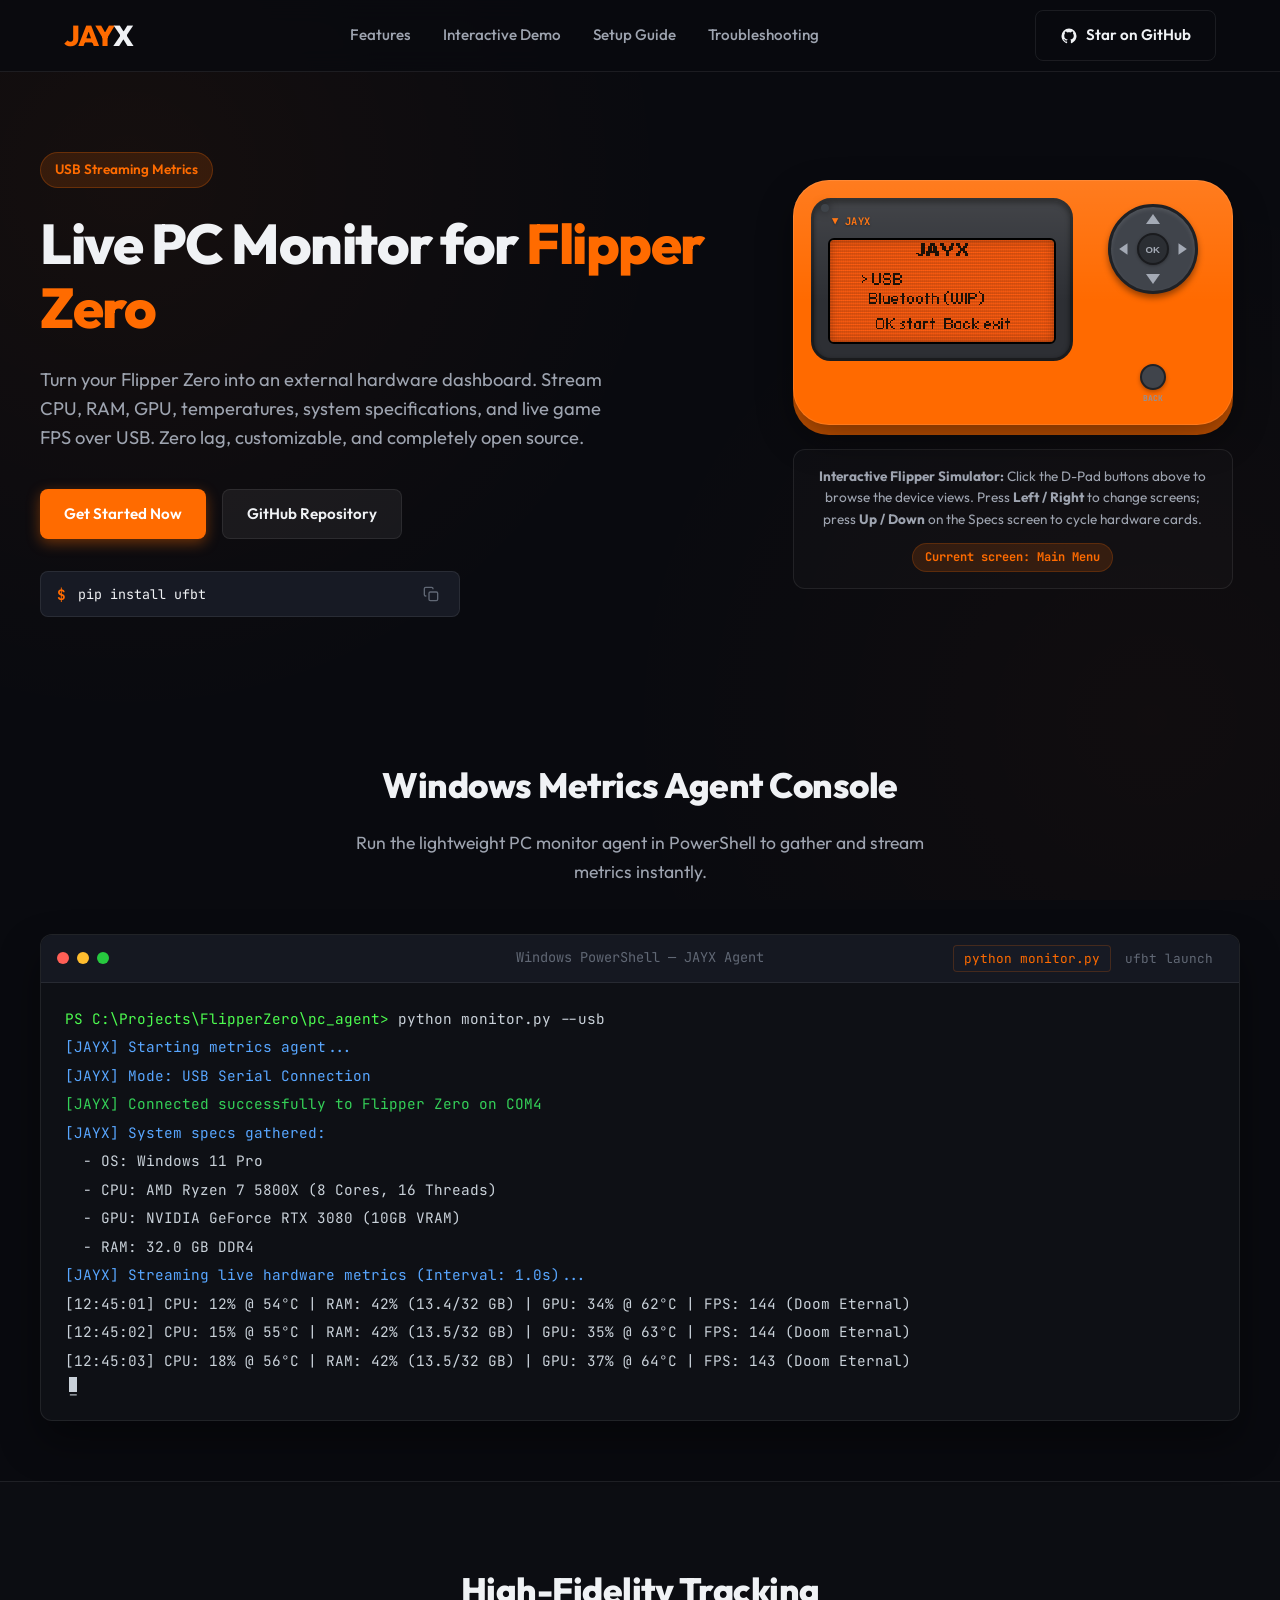
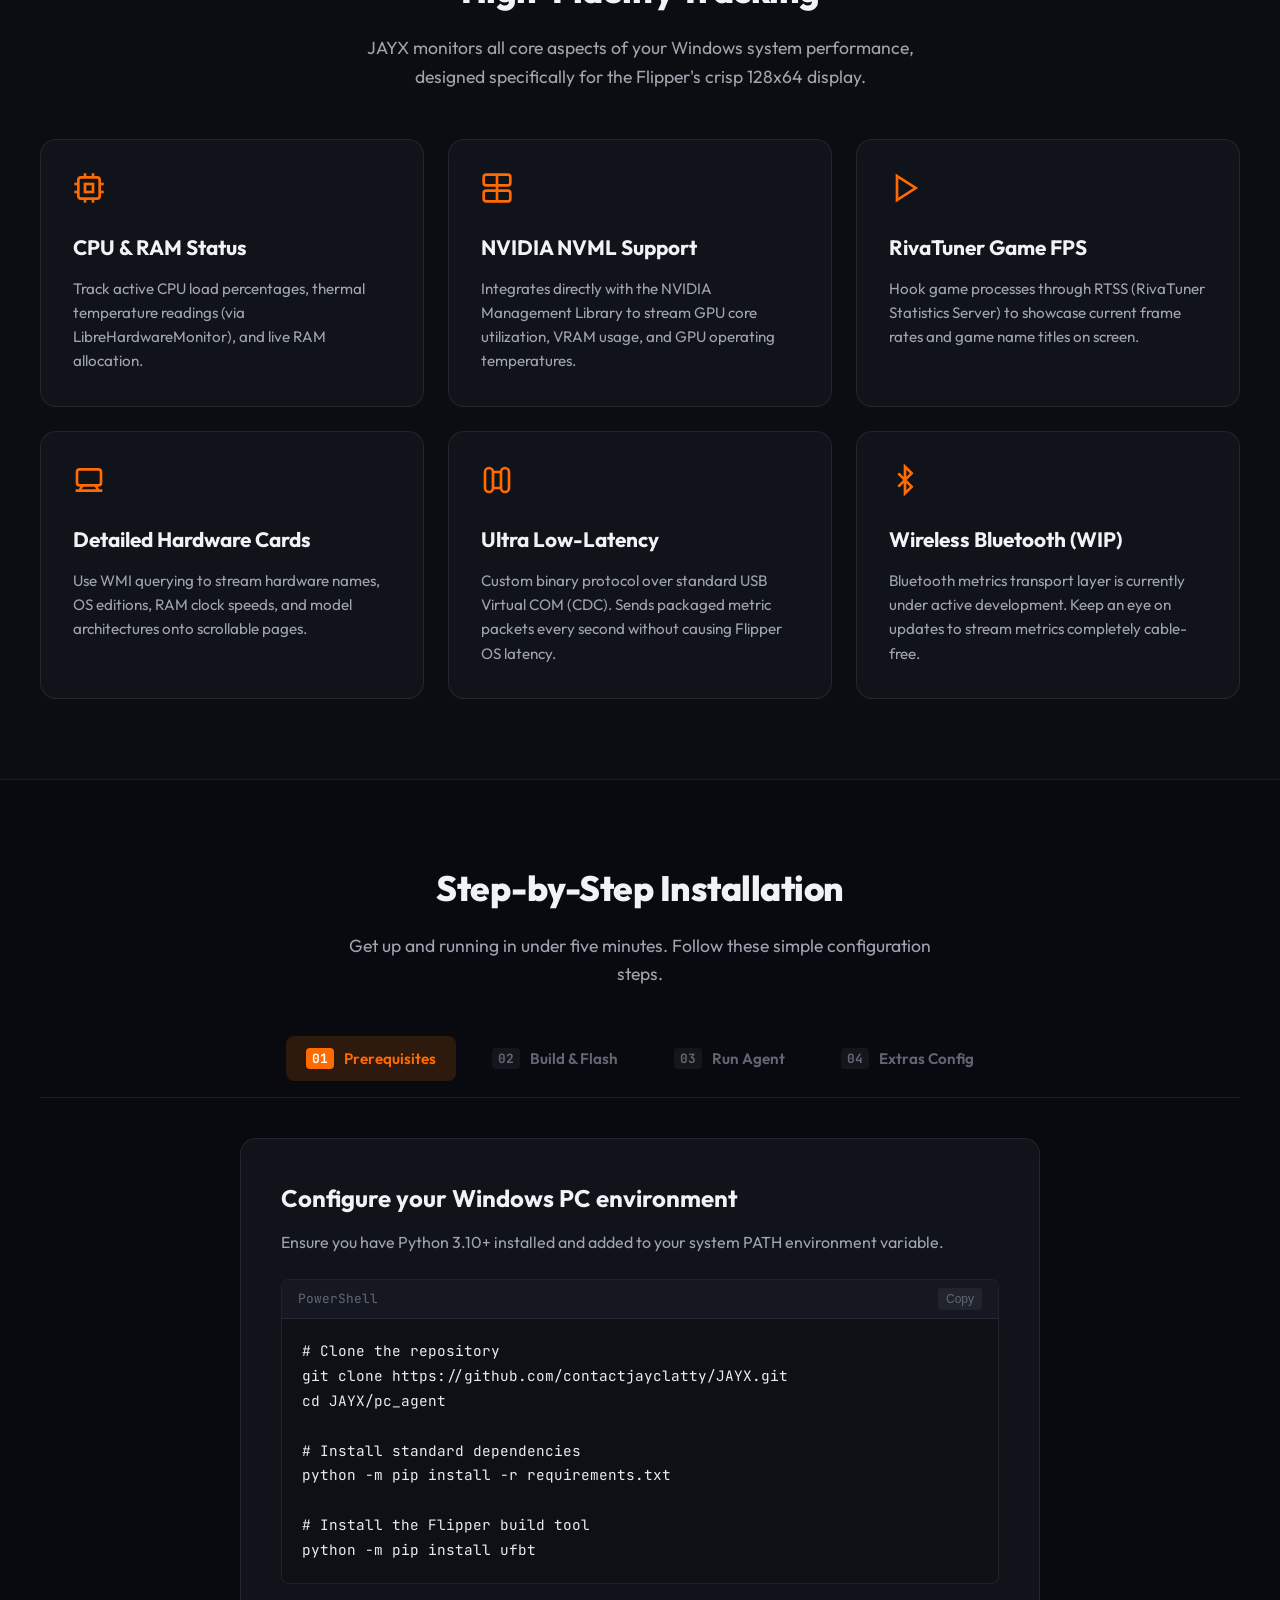
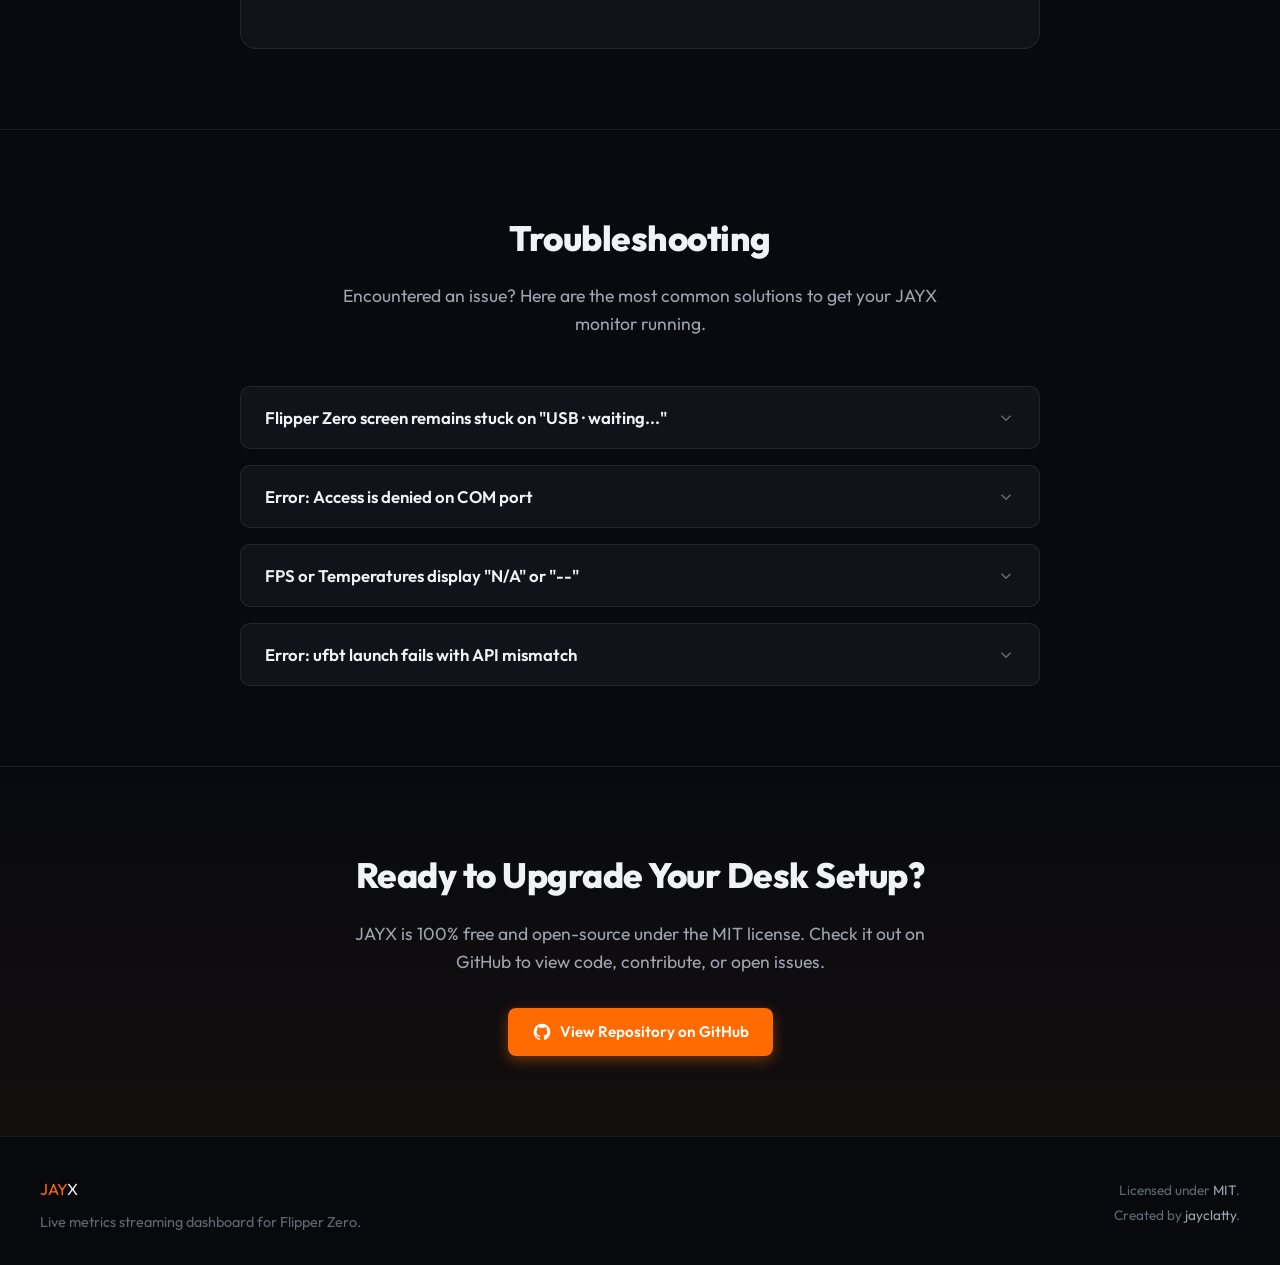
==== index.html @ eeaf6bb3 "Add website landing page, interactive simulator, and deploy workflow" ====
<!DOCTYPE html>
<html lang="en">
<head>
    <meta charset="UTF-8">
    <meta name="viewport" content="width=device-width, initial-scale=1.0">
    <title>JAYX — Live PC Monitor for Flipper Zero</title>
    <meta name="description" content="Monitor CPU, RAM, GPU, temperatures, system specs, and game FPS live on your Flipper Zero over USB.">
    <!-- Google Fonts -->
    <link rel="preconnect" href="https://fonts.googleapis.com">
    <link rel="preconnect" href="https://fonts.gstatic.com" crossorigin>
    <link href="https://fonts.googleapis.com/css2?family=JetBrains+Mono:wght@400;500;700&family=Outfit:wght@300;400;500;600;700;800&family=Inter:wght@300;400;500;600;700&display=swap" rel="stylesheet">
    <link rel="stylesheet" href="style.css">
</head>
<body>

    <!-- Header Navigation -->
    <header class="navbar">
        <div class="nav-container">
            <a href="#" class="nav-logo">
                <span class="logo-accent">JAY</span><span class="logo-main">X</span>
            </a>
            <nav class="nav-menu">
                <a href="#features" class="nav-link">Features</a>
                <a href="#simulator" class="nav-link">Interactive Demo</a>
                <a href="#setup" class="nav-link">Setup Guide</a>
                <a href="#troubleshooting" class="nav-link">Troubleshooting</a>
            </nav>
            <div class="nav-actions">
                <a href="https://github.com/contactjayclatty/JAYX" target="_blank" rel="noopener noreferrer" class="btn btn-outline btn-github" id="btn-github-nav">
                    <svg viewBox="0 0 24 24" width="18" height="18" fill="currentColor">
                        <path d="M12 2A10 10 0 0 0 2 12c0 4.42 2.87 8.17 6.84 9.5.5.08.66-.23.66-.5v-1.69c-2.77.6-3.36-1.34-3.36-1.34-.46-1.16-1.11-1.47-1.11-1.47-.9-.62.07-.6.07-.6 1 .07 1.53 1.03 1.53 1.03.9 1.52 2.34 1.07 2.91.83.09-.65.35-1.09.63-1.34-2.22-.25-4.55-1.11-4.55-4.92 0-1.11.38-2 1.03-2.71-.1-.25-.45-1.29.1-2.64 0 0 .84-.27 2.75 1.02.79-.22 1.65-.33 2.5-.33.85 0 1.71.11 2.5.33 1.91-1.29 2.75-1.02 2.75-1.02.55 1.35.2 2.39.1 2.64.65.71 1.03 1.6 1.03 2.71 0 3.82-2.34 4.66-4.57 4.91.36.31.69.92.69 1.85V21c0 .27.16.59.67.5C19.14 20.16 22 16.42 22 12A10 10 0 0 0 12 2z"/>
                    </svg>
                    <span>Star on GitHub</span>
                </a>
            </div>
        </div>
    </header>

    <!-- Hero Section -->
    <section class="hero">
        <div class="hero-container">
            <div class="hero-content">
                <div class="badge">USB Streaming Metrics</div>
                <h1 class="hero-title">Live PC Monitor for <span class="text-orange">Flipper Zero</span></h1>
                <p class="hero-description">
                    Turn your Flipper Zero into an external hardware dashboard. Stream CPU, RAM, GPU, temperatures, system specifications, and live game FPS over USB. Zero lag, customizable, and completely open source.
                </p>
                <div class="hero-buttons">
                    <a href="#setup" class="btn btn-primary">Get Started Now</a>
                    <a href="https://github.com/contactjayclatty/JAYX" target="_blank" rel="noopener noreferrer" class="btn btn-secondary">
                        GitHub Repository
                    </a>
                </div>
                
                <div class="quick-command-wrapper">
                    <div class="command-box">
                        <span class="prompt">$</span>
                        <input type="text" readonly value="pip install ufbt" id="cmd-pip">
                        <button class="btn-copy" data-target="cmd-pip" title="Copy to clipboard">
                            <svg class="icon-copy" viewBox="0 0 24 24" width="16" height="16" fill="none" stroke="currentColor" stroke-width="2">
                                <rect x="9" y="9" width="13" height="13" rx="2" ry="2"></rect>
                                <path d="M5 15H4a2 2 0 0 1-2-2V4a2 2 0 0 1 2-2h9a2 2 0 0 1 2 2v1"></path>
                            </svg>
                            <svg class="icon-check hidden" viewBox="0 0 24 24" width="16" height="16" fill="none" stroke="currentColor" stroke-width="2">
                                <polyline points="20 6 9 17 4 12"></polyline>
                            </svg>
                        </button>
                    </div>
                </div>
            </div>

            <!-- Flipper Simulator -->
            <div class="hero-visual" id="simulator">
                <div class="flipper-container">
                    <div class="flipper-body">
                        <!-- LED Indicator -->
                        <div class="flipper-led" id="flipper-led"></div>
                        
                        <!-- Screen Bezel -->
                        <div class="flipper-bezel">
                            <!-- Flipper Logo -->
                            <div class="bezel-header">
                                <span class="flipper-brand">▼ JAYX</span>
                            </div>
                            
                            <!-- LCD Display Screen -->
                            <div class="flipper-screen">
                                <div class="lcd-scanline"></div>
                                <div class="lcd-grid"></div>
                                <div class="lcd-content">
                                    <img src="screenshots/MainMenu.png" alt="Flipper screen" class="flipper-display-img" id="display-screen">
                                </div>
                            </div>
                        </div>

                        <!-- Interface Controls -->
                        <div class="flipper-controls">
                            <!-- Circular D-Pad -->
                            <div class="dpad-wrapper">
                                <button class="ctrl-btn btn-up" id="btn-up" aria-label="Up">
                                    <svg viewBox="0 0 24 24"><polygon points="12,5 5,15 19,15" fill="currentColor"/></svg>
                                </button>
                                <button class="ctrl-btn btn-left" id="btn-left" aria-label="Left">
                                    <svg viewBox="0 0 24 24"><polygon points="5,12 15,5 15,19" fill="currentColor"/></svg>
                                </button>
                                <button class="ctrl-btn btn-ok" id="btn-ok" aria-label="OK">
                                    <span>OK</span>
                                </button>
                                <button class="ctrl-btn btn-right" id="btn-right" aria-label="Right">
                                    <svg viewBox="0 0 24 24"><polygon points="19,12 9,5 9,19" fill="currentColor"/></svg>
                                </button>
                                <button class="ctrl-btn btn-down" id="btn-down" aria-label="Down">
                                    <svg viewBox="0 0 24 24"><polygon points="12,19 5,9 19,9" fill="currentColor"/></svg>
                                </button>
                            </div>

                            <!-- Back Button -->
                            <button class="ctrl-btn btn-back" id="btn-back" aria-label="Back">
                                <div class="back-circle"></div>
                                <span class="back-label">BACK</span>
                            </button>
                        </div>
                    </div>
                    
                    <!-- Simulator Instructions -->
                    <div class="simulator-instructions">
                        <p><strong>Interactive Flipper Simulator:</strong> Click the D-Pad buttons above to browse the device views. Press <strong>Left / Right</strong> to change screens; press <strong>Up / Down</strong> on the Specs screen to cycle hardware cards.</p>
                        <div class="simulator-info-pill" id="screen-info">Current screen: Main Menu</div>
                    </div>
                </div>
            </div>
        </div>
    </section>

    <!-- Console Log Mockup Section -->
    <section class="console-section">
        <div class="section-container">
            <div class="section-header">
                <h2>Windows Metrics Agent Console</h2>
                <p>Run the lightweight PC monitor agent in PowerShell to gather and stream metrics instantly.</p>
            </div>
            
            <div class="terminal-container">
                <div class="terminal-header">
                    <div class="terminal-dots">
                        <span class="dot red"></span>
                        <span class="dot yellow"></span>
                        <span class="dot green"></span>
                    </div>
                    <div class="terminal-title">Windows PowerShell — JAYX Agent</div>
                    <div class="terminal-actions">
                        <button class="terminal-tab active" data-terminal-tab="agent">python monitor.py</button>
                        <button class="terminal-tab" data-terminal-tab="build">ufbt launch</button>
                    </div>
                </div>
                <div class="terminal-body">
                    <!-- Agent Tab -->
                    <div class="terminal-content" id="terminal-content-agent">
                        <div class="terminal-line"><span class="t-path">PS C:\Projects\FlipperZero\pc_agent></span> python monitor.py --usb</div>
                        <div class="terminal-line t-info">[JAYX] Starting metrics agent...</div>
                        <div class="terminal-line t-info">[JAYX] Mode: USB Serial Connection</div>
                        <div class="terminal-line t-success">[JAYX] Connected successfully to Flipper Zero on COM4</div>
                        <div class="terminal-line t-info">[JAYX] System specs gathered:</div>
                        <div class="terminal-line">&nbsp;&nbsp;- OS: Windows 11 Pro</div>
                        <div class="terminal-line">&nbsp;&nbsp;- CPU: AMD Ryzen 7 5800X (8 Cores, 16 Threads)</div>
                        <div class="terminal-line">&nbsp;&nbsp;- GPU: NVIDIA GeForce RTX 3080 (10GB VRAM)</div>
                        <div class="terminal-line">&nbsp;&nbsp;- RAM: 32.0 GB DDR4</div>
                        <div class="terminal-line t-info">[JAYX] Streaming live hardware metrics (Interval: 1.0s)...</div>
                        <div class="terminal-line">[12:45:01] CPU: 12% @ 54°C | RAM: 42% (13.4/32 GB) | GPU: 34% @ 62°C | FPS: 144 (Doom Eternal)</div>
                        <div class="terminal-line">[12:45:02] CPU: 15% @ 55°C | RAM: 42% (13.5/32 GB) | GPU: 35% @ 63°C | FPS: 144 (Doom Eternal)</div>
                        <div class="terminal-line">[12:45:03] CPU: 18% @ 56°C | RAM: 42% (13.5/32 GB) | GPU: 37% @ 64°C | FPS: 143 (Doom Eternal)</div>
                        <div class="terminal-line cursor-line"><span class="cursor">_</span></div>
                    </div>
                    
                    <!-- Build Tab -->
                    <div class="terminal-content hidden" id="terminal-content-build">
                        <div class="terminal-line"><span class="t-path">PS C:\Projects\FlipperZero\apps\jayx></span> ufbt launch</div>
                        <div class="terminal-line t-info">[ufbt] Downloading toolchain... (cached)</div>
                        <div class="terminal-line t-info">[ufbt] Compiling source files:</div>
                        <div class="terminal-line">&nbsp;&nbsp;[CC] jayx.c</div>
                        <div class="terminal-line">&nbsp;&nbsp;[CC] transport/transport.c</div>
                        <div class="terminal-line">&nbsp;&nbsp;[CC] views/view_stats.c</div>
                        <div class="terminal-line">&nbsp;&nbsp;[CC] views/view_specs.c</div>
                        <div class="terminal-line t-info">[ufbt] Linking binary: dist/jayx.fap</div>
                        <div class="terminal-line t-success">[ufbt] Build finished successfully!</div>
                        <div class="terminal-line t-info">[ufbt] Deploying to Flipper Zero via USB COM4...</div>
                        <div class="terminal-line t-info">[ufbt] Writing /ext/apps/USB/jayx.fap ... done.</div>
                        <div class="terminal-line t-success">[ufbt] Application launched on target device!</div>
                        <div class="terminal-line cursor-line"><span class="cursor">_</span></div>
                    </div>
                </div>
            </div>
        </div>
    </section>

    <!-- Features Grid -->
    <section class="features-section" id="features">
        <div class="section-container">
            <div class="section-header">
                <h2>High-Fidelity Tracking</h2>
                <p>JAYX monitors all core aspects of your Windows system performance, designed specifically for the Flipper's crisp 128x64 display.</p>
            </div>
            
            <div class="features-grid">
                <!-- CPU & RAM -->
                <div class="feature-card">
                    <div class="feature-icon">
                        <svg viewBox="0 0 24 24" width="32" height="32" fill="none" stroke="currentColor" stroke-width="2">
                            <rect x="4" y="4" width="16" height="16" rx="2" ry="2"></rect>
                            <rect x="9" y="9" width="6" height="6"></rect>
                            <line x1="9" y1="1" x2="9" y2="4"></line>
                            <line x1="15" y1="1" x2="15" y2="4"></line>
                            <line x1="9" y1="20" x2="9" y2="23"></line>
                            <line x1="15" y1="20" x2="15" y2="23"></line>
                            <line x1="20" y1="9" x2="23" y2="9"></line>
                            <line x1="20" y1="15" x2="23" y2="15"></line>
                            <line x1="1" y1="9" x2="4" y2="9"></line>
                            <line x1="1" y1="15" x2="4" y2="15"></line>
                        </svg>
                    </div>
                    <h3>CPU & RAM Status</h3>
                    <p>Track active CPU load percentages, thermal temperature readings (via LibreHardwareMonitor), and live RAM allocation.</p>
                </div>

                <!-- NVIDIA GPU -->
                <div class="feature-card">
                    <div class="feature-icon">
                        <svg viewBox="0 0 24 24" width="32" height="32" fill="none" stroke="currentColor" stroke-width="2">
                            <rect x="2" y="2" width="20" height="8" rx="2" ry="2"></rect>
                            <rect x="2" y="14" width="20" height="8" rx="2" ry="2"></rect>
                            <line x1="6" y1="6" x2="6" y2="6.01"></line>
                            <line x1="6" y1="18" x2="6" y2="18.01"></line>
                            <path d="M12 2v20"></path>
                        </svg>
                    </div>
                    <h3>NVIDIA NVML Support</h3>
                    <p>Integrates directly with the NVIDIA Management Library to stream GPU core utilization, VRAM usage, and GPU operating temperatures.</p>
                </div>

                <!-- Game FPS -->
                <div class="feature-card">
                    <div class="feature-icon">
                        <svg viewBox="0 0 24 24" width="32" height="32" fill="none" stroke="currentColor" stroke-width="2">
                            <polygon points="6 3 20 12 6 21 6 3"></polygon>
                        </svg>
                    </div>
                    <h3>RivaTuner Game FPS</h3>
                    <p>Hook game processes through RTSS (RivaTuner Statistics Server) to showcase current frame rates and game name titles on screen.</p>
                </div>

                <!-- WMI Hardware Specs -->
                <div class="feature-card">
                    <div class="feature-icon">
                        <svg viewBox="0 0 24 24" width="32" height="32" fill="none" stroke="currentColor" stroke-width="2">
                            <rect x="3" y="4" width="18" height="12" rx="2" ry="2"></rect>
                            <line x1="2" y1="20" x2="22" y2="20"></line>
                            <line x1="5" y1="20" x2="7" y2="16"></line>
                            <line x1="19" y1="20" x2="17" y2="16"></line>
                        </svg>
                    </div>
                    <h3>Detailed Hardware Cards</h3>
                    <p>Use WMI querying to stream hardware names, OS editions, RAM clock speeds, and model architectures onto scrollable pages.</p>
                </div>

                <!-- USB Serial Protocol -->
                <div class="feature-card">
                    <div class="feature-icon">
                        <svg viewBox="0 0 24 24" width="32" height="32" fill="none" stroke="currentColor" stroke-width="2">
                            <path d="M18 3a3 3 0 0 0-3 3v12a3 3 0 0 0 3 3 3 3 0 0 0 3-3V6a3 3 0 0 0-3-3z"></path>
                            <path d="M6 21a3 3 0 0 0 3-3V6a3 3 0 0 0-3-3 3 3 0 0 0-3 3v12a3 3 0 0 0 3 3z"></path>
                            <path d="M15 6h-6"></path>
                            <path d="M15 18h-6"></path>
                        </svg>
                    </div>
                    <h3>Ultra Low-Latency</h3>
                    <p>Custom binary protocol over standard USB Virtual COM (CDC). Sends packaged metric packets every second without causing Flipper OS latency.</p>
                </div>

                <!-- Bluetooth (WIP) -->
                <div class="feature-card">
                    <div class="feature-icon">
                        <svg viewBox="0 0 24 24" width="32" height="32" fill="none" stroke="currentColor" stroke-width="2">
                            <path d="m7 7 10 10-5 5V2l5 5L7 17"></path>
                        </svg>
                    </div>
                    <h3>Wireless Bluetooth (WIP)</h3>
                    <p>Bluetooth metrics transport layer is currently under active development. Keep an eye on updates to stream metrics completely cable-free.</p>
                </div>
            </div>
        </div>
    </section>

    <!-- Guided Setup -->
    <section class="setup-section" id="setup">
        <div class="section-container">
            <div class="section-header">
                <h2>Step-by-Step Installation</h2>
                <p>Get up and running in under five minutes. Follow these simple configuration steps.</p>
            </div>

            <!-- Setup Tabs -->
            <div class="setup-tabs-nav">
                <button class="setup-tab-btn active" data-setup-tab="step1">
                    <span class="step-num">01</span>
                    <span class="step-title">Prerequisites</span>
                </button>
                <button class="setup-tab-btn" data-setup-tab="step2">
                    <span class="step-num">02</span>
                    <span class="step-title">Build & Flash</span>
                </button>
                <button class="setup-tab-btn" data-setup-tab="step3">
                    <span class="step-num">03</span>
                    <span class="step-title">Run Agent</span>
                </button>
                <button class="setup-tab-btn" data-setup-tab="step4">
                    <span class="step-num">04</span>
                    <span class="step-title">Extras Config</span>
                </button>
            </div>

            <!-- Setup Tab Contents -->
            <div class="setup-tabs-content">
                <!-- Step 1 -->
                <div class="setup-tab-pane active" id="setup-pane-step1">
                    <h3>Configure your Windows PC environment</h3>
                    <p>Ensure you have Python 3.10+ installed and added to your system PATH environment variable.</p>
                    
                    <div class="setup-code-block">
                        <div class="code-header">
                            <span>PowerShell</span>
                            <button class="btn-copy" data-target="code-setup1">Copy</button>
                        </div>
                        <pre><code id="code-setup1"># Clone the repository
git clone https://github.com/contactjayclatty/JAYX.git
cd JAYX/pc_agent

# Install standard dependencies
python -m pip install -r requirements.txt

# Install the Flipper build tool
python -m pip install ufbt</code></pre>
                    </div>
                </div>

                <!-- Step 2 -->
                <div class="setup-tab-pane" id="setup-pane-step2">
                    <h3>Compile and Launch on Flipper Zero</h3>
                    <p>Connect your Flipper Zero via USB. Ensure any terminal console tools, serial monitors, or **qFlipper** are fully closed before continuing, to avoid port locks.</p>
                    
                    <div class="setup-code-block">
                        <div class="code-header">
                            <span>PowerShell</span>
                            <button class="btn-copy" data-target="code-setup2">Copy</button>
                        </div>
                        <pre><code id="code-setup2"># Move to the app directory
cd ../apps/jayx

# Compile and launch the app automatically
ufbt launch</code></pre>
                    </div>
                    <div class="setup-tip">
                        <strong>Pro Tip:</strong> First-time builds may take a minute while `ufbt` downloads the Flipper SDK for your device firmware.
                    </div>
                </div>

                <!-- Step 3 -->
                <div class="setup-tab-pane" id="setup-pane-step3">
                    <h3>Open Connection & Stream</h3>
                    <p>Start JAYX on your device and launch the local python agent process on your PC.</p>
                    
                    <ol class="setup-list">
                        <li>On the Flipper: Open **Apps** → **USB** → **JAYX**.</li>
                        <li>Highlight **USB** and press the **OK** button. The screen will say <code>USB · waiting...</code></li>
                        <li>On your Windows PC, open PowerShell and run the agent:</li>
                    </ol>

                    <div class="setup-code-block">
                        <div class="code-header">
                            <span>PowerShell</span>
                            <button class="btn-copy" data-target="code-setup3">Copy</button>
                        </div>
                        <pre><code id="code-setup3">cd ../../pc_agent
python monitor.py --usb</code></pre>
                    </div>
                    <p>Within seconds, JAYX will establish the link and stream live stats!</p>
                </div>

                <!-- Step 4 -->
                <div class="setup-tab-pane" id="setup-pane-step4">
                    <h3>Enable FPS and Temperature stats</h3>
                    <p>Out of the box, JAYX streams system specs, CPU load, and RAM usage. Use these third-party utilities to unlock the complete suite of hardware readings:</p>
                    
                    <div class="extras-grid">
                        <div class="extra-item">
                            <h4>🎮 Frame Rate Tracking (FPS)</h4>
                            <p>Download and start <a href="https://www.guru3d.com/files-details/rtss-rivatuner-statistics-server-download.html" target="_blank" rel="noopener noreferrer">RivaTuner Statistics Server (RTSS)</a>. Ensure it runs in the background. The FPS will show up on the <strong>Game</strong> page when you focus a game window.</p>
                        </div>
                        <div class="extra-item">
                            <h4>🌡️ CPU Temperatures</h4>
                            <p>Download and run <a href="https://github.com/LibreHardwareMonitor/LibreHardwareMonitor" target="_blank" rel="noopener noreferrer">LibreHardwareMonitor</a>. Keep it active in the background tray. Restart the python agent to hook the sensors.</p>
                        </div>
                        <div class="extra-item">
                            <h4>⚡ GPU Performance</h4>
                            <p>NVIDIA Graphics metrics are supported natively via drivers. No extra tools are required if Nvidia drivers are installed. Other GPU brands will show metrics as N/A.</p>
                        </div>
                    </div>
                </div>
            </div>
        </div>
    </section>

    <!-- Troubleshooting Section -->
    <section class="troubleshoot-section" id="troubleshooting">
        <div class="section-container">
            <div class="section-header">
                <h2>Troubleshooting</h2>
                <p>Encountered an issue? Here are the most common solutions to get your JAYX monitor running.</p>
            </div>

            <div class="troubleshoot-accordion">
                <!-- Card 1 -->
                <div class="accordion-item">
                    <button class="accordion-header">
                        <span>Flipper Zero screen remains stuck on "USB · waiting..."</span>
                        <svg class="arrow" viewBox="0 0 24 24" width="18" height="18" fill="none" stroke="currentColor" stroke-width="2">
                            <polyline points="6 9 12 15 18 9"></polyline>
                        </svg>
                    </button>
                    <div class="accordion-content">
                        <div class="accordion-content-inner">
                            <p>This means the Flipper is ready to receive data, but the PC Agent isn't speaking to it yet. Verify that:</p>
                            <ul>
                                <li>You have run <code>python monitor.py --usb</code> in your PowerShell console.</li>
                                <li>The Flipper is connected with a reliable USB data cable.</li>
                                <li>No other software (like qFlipper) is open and locking the device's COM port.</li>
                            </ul>
                        </div>
                    </div>
                </div>

                <!-- Card 2 -->
                <div class="accordion-item">
                    <button class="accordion-header">
                        <span>Error: Access is denied on COM port</span>
                        <svg class="arrow" viewBox="0 0 24 24" width="18" height="18" fill="none" stroke="currentColor" stroke-width="2">
                            <polyline points="6 9 12 15 18 9"></polyline>
                        </svg>
                    </button>
                    <div class="accordion-content">
                        <div class="accordion-content-inner">
                            <p>Another application has already opened a serial connection to your Flipper Zero. Before uploading with <code>ufbt launch</code> or starting the metrics script:</p>
                            <ul>
                                <li>Close the **qFlipper** application completely.</li>
                                <li>Kill any orphaned python processes by running: <code>Get-Process | Where-Object {$_.ProcessName -eq "python"} | Stop-Process</code> in PowerShell.</li>
                                <li>Unplug and replug the Flipper Zero to reset its connection port.</li>
                            </ul>
                        </div>
                    </div>
                </div>

                <!-- Card 3 -->
                <div class="accordion-item">
                    <button class="accordion-header">
                        <span>FPS or Temperatures display "N/A" or "--"</span>
                        <svg class="arrow" viewBox="0 0 24 24" width="18" height="18" fill="none" stroke="currentColor" stroke-width="2">
                            <polyline points="6 9 12 15 18 9"></polyline>
                        </svg>
                    </button>
                    <div class="accordion-content">
                        <div class="accordion-content-inner">
                            <p>These require third-party tools running in the background of your PC. Without them, JAYX will still run smoothly but won't show those metrics:</p>
                            <ul>
                                <li>For **CPU Temp**: Start **LibreHardwareMonitor** and leave it running.</li>
                                <li>For **Game FPS**: Start **RivaTuner Statistics Server (RTSS)**, run your game, and ensure that the game window has focus.</li>
                                <li>For **GPU Stats**: Ensure you have an NVIDIA graphics card. Other graphics architectures (AMD/Intel) are not supported by NVML and will show N/A.</li>
                            </ul>
                        </div>
                    </div>
                </div>

                <!-- Card 4 -->
                <div class="accordion-item">
                    <button class="accordion-header">
                        <span>Error: ufbt launch fails with API mismatch</span>
                        <svg class="arrow" viewBox="0 0 24 24" width="18" height="18" fill="none" stroke="currentColor" stroke-width="2">
                            <polyline points="6 9 12 15 18 9"></polyline>
                        </svg>
                    </button>
                    <div class="accordion-content">
                        <div class="accordion-content-inner">
                            <p>Your local SDK is out of date compared to the firmware currently installed on your Flipper. Run the following commands inside `apps/jayx` to sync:</p>
                            <pre><code>ufbt update
ufbt launch</code></pre>
                        </div>
                    </div>
                </div>
            </div>
        </div>
    </section>

    <!-- Call to Action -->
    <section class="cta-section">
        <div class="section-container">
            <h2>Ready to Upgrade Your Desk Setup?</h2>
            <p>JAYX is 100% free and open-source under the MIT license. Check it out on GitHub to view code, contribute, or open issues.</p>
            <div class="cta-buttons">
                <a href="https://github.com/contactjayclatty/JAYX" target="_blank" rel="noopener noreferrer" class="btn btn-primary btn-github">
                    <svg viewBox="0 0 24 24" width="20" height="20" fill="currentColor">
                        <path d="M12 2A10 10 0 0 0 2 12c0 4.42 2.87 8.17 6.84 9.5.5.08.66-.23.66-.5v-1.69c-2.77.6-3.36-1.34-3.36-1.34-.46-1.16-1.11-1.47-1.11-1.47-.9-.62.07-.6.07-.6 1 .07 1.53 1.03 1.53 1.03.9 1.52 2.34 1.07 2.91.83.09-.65.35-1.09.63-1.34-2.22-.25-4.55-1.11-4.55-4.92 0-1.11.38-2 1.03-2.71-.1-.25-.45-1.29.1-2.64 0 0 .84-.27 2.75 1.02.79-.22 1.65-.33 2.5-.33.85 0 1.71.11 2.5.33 1.91-1.29 2.75-1.02 2.75-1.02.55 1.35.2 2.39.1 2.64.65.71 1.03 1.6 1.03 2.71 0 3.82-2.34 4.66-4.57 4.91.36.31.69.92.69 1.85V21c0 .27.16.59.67.5C19.14 20.16 22 16.42 22 12A10 10 0 0 0 12 2z"/>
                    </svg>
                    <span>View Repository on GitHub</span>
                </a>
            </div>
        </div>
    </section>

    <!-- Footer -->
    <footer>
        <div class="footer-container">
            <div class="footer-left">
                <span class="logo-accent">JAY</span><span class="logo-main">X</span>
                <p>Live metrics streaming dashboard for Flipper Zero.</p>
            </div>
            <div class="footer-right">
                <p>Licensed under <a href="https://github.com/contactjayclatty/JAYX/blob/main/LICENSE" target="_blank" rel="noopener noreferrer">MIT</a>.</p>
                <p>Created by <a href="https://github.com/contactjayclatty" target="_blank" rel="noopener noreferrer">jayclatty</a>.</p>
            </div>
        </div>
    </footer>

    <script src="script.js"></script>
</body>
</html>
---- style.css ----
/* 
   JAYX Theme and Layout Stylesheet
   Design System: Premium developer theme (Dark Mode by default)
*/

:root {
    --bg-dark: #090a0f;
    --bg-card: #11131a;
    --bg-input: #171a24;
    --orange-primary: #ff6b00;
    --orange-glow: rgba(255, 107, 0, 0.4);
    --orange-glow-light: rgba(255, 107, 0, 0.15);
    --orange-hover: #e05e00;
    
    --text-primary: #f0f2f5;
    --text-secondary: #9ea4b0;
    --text-muted: #616875;
    --border-color: rgba(255, 255, 255, 0.08);
    --border-hover: rgba(255, 107, 0, 0.3);
    
    /* Flipper screen colors */
    --flipper-screen-bg: #ff9b3e; /* Amber backlight */
    --flipper-screen-text: #1d140b;
    --flipper-body-orange: #ff6a00;
    --flipper-bezel-bg: #2d2f34;
    --flipper-dpad-bg: #40444b;
    
    --font-sans: 'Outfit', 'Inter', -apple-system, BlinkMacSystemFont, "Segoe UI", Roboto, sans-serif;
    --font-mono: 'JetBrains Mono', 'Fira Code', monospace;
    --transition-fast: 0.15s ease;
    --transition-normal: 0.3s cubic-bezier(0.4, 0, 0.2, 1);
}

/* Reset & Global */
* {
    box-sizing: border-box;
    margin: 0;
    padding: 0;
}

html {
    scroll-behavior: smooth;
    background-color: var(--bg-dark);
    color: var(--text-primary);
    font-family: var(--font-sans);
    line-height: 1.6;
}

body {
    overflow-x: hidden;
    background-image: 
        radial-gradient(circle at 10% 20%, rgba(255, 107, 0, 0.05) 0%, transparent 40%),
        radial-gradient(circle at 90% 80%, rgba(255, 107, 0, 0.03) 0%, transparent 40%);
    background-attachment: fixed;
}

/* Buttons */
.btn {
    display: inline-flex;
    align-items: center;
    justify-content: center;
    gap: 8px;
    padding: 12px 24px;
    border-radius: 8px;
    font-weight: 600;
    font-size: 0.95rem;
    cursor: pointer;
    text-decoration: none;
    transition: all var(--transition-fast);
}

.btn-primary {
    background-color: var(--orange-primary);
    color: #fff;
    border: none;
    box-shadow: 0 4px 14px var(--orange-glow);
}

.btn-primary:hover {
    background-color: var(--orange-hover);
    transform: translateY(-2px);
    box-shadow: 0 6px 20px var(--orange-glow);
}

.btn-secondary {
    background-color: rgba(255, 255, 255, 0.06);
    color: var(--text-primary);
    border: 1px solid var(--border-color);
}

.btn-secondary:hover {
    background-color: rgba(255, 255, 255, 0.1);
    border-color: rgba(255, 255, 255, 0.2);
    transform: translateY(-2px);
}

.btn-outline {
    background: transparent;
    border: 1px solid var(--border-color);
    color: var(--text-primary);
}

.btn-outline:hover {
    border-color: var(--orange-primary);
    color: var(--orange-primary);
    background-color: var(--orange-glow-light);
}

/* Header Navbar */
.navbar {
    position: sticky;
    top: 0;
    z-index: 100;
    background-color: rgba(9, 10, 15, 0.75);
    backdrop-filter: blur(12px);
    -webkit-backdrop-filter: blur(12px);
    border-bottom: 1px solid var(--border-color);
    height: 72px;
}

.nav-container {
    max-width: 1200px;
    height: 100%;
    margin: 0 auto;
    padding: 0 24px;
    display: flex;
    align-items: center;
    justify-content: space-between;
}

.nav-logo {
    font-size: 1.8rem;
    font-weight: 800;
    text-decoration: none;
    letter-spacing: -1px;
}

.logo-accent {
    color: var(--orange-primary);
}

.logo-main {
    color: var(--text-primary);
}

.nav-menu {
    display: flex;
    gap: 32px;
}

.nav-link {
    color: var(--text-secondary);
    text-decoration: none;
    font-size: 0.95rem;
    font-weight: 500;
    transition: color var(--transition-fast);
}

.nav-link:hover {
    color: var(--orange-primary);
}

/* Hero Section */
.hero {
    padding: 80px 24px;
    position: relative;
}

.hero-container {
    max-width: 1200px;
    margin: 0 auto;
    display: grid;
    grid-template-columns: 1.2fr 0.8fr;
    gap: 64px;
    align-items: center;
}

.hero-content {
    display: flex;
    flex-direction: column;
    align-items: flex-start;
}

.badge {
    background-color: var(--orange-glow-light);
    color: var(--orange-primary);
    padding: 6px 14px;
    border-radius: 20px;
    font-size: 0.85rem;
    font-weight: 600;
    border: 1px solid rgba(255, 107, 0, 0.25);
    margin-bottom: 24px;
}

.hero-title {
    font-size: 3.5rem;
    font-weight: 800;
    line-height: 1.15;
    letter-spacing: -1.5px;
    margin-bottom: 24px;
}

.text-orange {
    color: var(--orange-primary);
}

.hero-description {
    font-size: 1.15rem;
    color: var(--text-secondary);
    margin-bottom: 36px;
    max-width: 580px;
}

.hero-buttons {
    display: flex;
    gap: 16px;
    margin-bottom: 32px;
}

/* Quick command box */
.quick-command-wrapper {
    width: 100%;
    max-width: 420px;
}

.command-box {
    display: flex;
    align-items: center;
    background-color: var(--bg-input);
    border: 1px solid var(--border-color);
    padding: 10px 16px;
    border-radius: 8px;
    font-family: var(--font-mono);
    font-size: 0.9rem;
    width: 100%;
}

.command-box:focus-within {
    border-color: var(--orange-primary);
    box-shadow: 0 0 0 2px var(--orange-glow-light);
}

.command-box .prompt {
    color: var(--orange-primary);
    margin-right: 12px;
    user-select: none;
    font-weight: bold;
}

.command-box input {
    background: transparent;
    border: none;
    color: var(--text-primary);
    outline: none;
    width: 100%;
    font-family: inherit;
}

.btn-copy {
    background: transparent;
    border: none;
    color: var(--text-muted);
    cursor: pointer;
    padding: 4px;
    display: flex;
    align-items: center;
    justify-content: center;
    transition: color var(--transition-fast);
}

.btn-copy:hover {
    color: var(--text-primary);
}

.hidden {
    display: none !important;
}

/* Flipper Simulator Hardware Graphic */
.hero-visual {
    display: flex;
    justify-content: center;
    align-items: center;
}

.flipper-container {
    width: 100%;
    max-width: 440px;
    display: flex;
    flex-direction: column;
    align-items: center;
}

.flipper-body {
    width: 100%;
    aspect-ratio: 1.8;
    background: var(--flipper-body-orange);
    border-radius: 36px;
    padding: 18px;
    position: relative;
    box-shadow: 
        0 15px 35px rgba(0, 0, 0, 0.4),
        0 0 0 1px rgba(255, 255, 255, 0.1) inset,
        0 10px 0 #cc5500; /* 3D depth */
    display: flex;
    flex-direction: column;
    justify-content: space-between;
    margin-bottom: 24px;
    transition: transform 0.1s ease;
}

.flipper-body::before {
    content: '';
    position: absolute;
    top: 0;
    left: 0;
    right: 0;
    height: 50%;
    background: linear-gradient(to bottom, rgba(255, 255, 255, 0.12), transparent);
    border-radius: 36px 36px 0 0;
    pointer-events: none;
}

/* LED */
.flipper-led {
    position: absolute;
    top: 24px;
    left: 28px;
    width: 8px;
    height: 8px;
    border-radius: 50%;
    background-color: #3f444a; /* default idle */
    box-shadow: 0 0 8px rgba(0,0,0,0.5);
    transition: background-color 0.2s ease, box-shadow 0.2s ease;
}

.flipper-led.active {
    background-color: #4dfc50; /* Green blink */
    box-shadow: 0 0 8px #4dfc50, 0 0 16px #4dfc50;
}

/* Bezel */
.flipper-bezel {
    background-color: var(--flipper-bezel-bg);
    border-radius: 20px;
    padding: 12px 14px 14px;
    border: 3px solid #1a1b1d;
    box-shadow: inset 0 2px 5px rgba(0,0,0,0.5);
    width: 65%;
    height: 78%;
    display: flex;
    flex-direction: column;
    gap: 8px;
}

.bezel-header {
    display: flex;
    justify-content: space-between;
    align-items: center;
    padding: 0 4px;
}

.flipper-brand {
    font-family: var(--font-mono);
    font-size: 0.65rem;
    font-weight: 700;
    color: var(--orange-primary);
    letter-spacing: 0.5px;
    text-shadow: 0 1px 2px rgba(0,0,0,0.5);
}

/* LCD Display */
.flipper-screen {
    flex: 1;
    background-color: var(--flipper-screen-bg);
    border-radius: 6px;
    position: relative;
    overflow: hidden;
    border: 2px solid #000;
    box-shadow: inset 0 0 10px rgba(0,0,0,0.3);
}

/* Scanlines and Pixel Grid simulation */
.lcd-scanline {
    position: absolute;
    top: 0;
    left: 0;
    width: 100%;
    height: 100%;
    background: linear-gradient(
        rgba(18, 16, 16, 0) 50%, 
        rgba(0, 0, 0, 0.12) 50%
    );
    background-size: 100% 3px;
    z-index: 5;
    pointer-events: none;
}

.lcd-grid {
    position: absolute;
    top: 0;
    left: 0;
    width: 100%;
    height: 100%;
    background-image: 
        repeating-linear-gradient(90deg, rgba(0,0,0,0.04) 0px, rgba(0,0,0,0.04) 1px, transparent 1px, transparent 2px),
        repeating-linear-gradient(0deg, rgba(0,0,0,0.04) 0px, rgba(0,0,0,0.04) 1px, transparent 1px, transparent 2px);
    z-index: 4;
    pointer-events: none;
}

.lcd-content {
    width: 100%;
    height: 100%;
    display: flex;
    align-items: center;
    justify-content: center;
}

.flipper-display-img {
    width: 100%;
    height: 100%;
    object-fit: fill; /* force stretch to exact aspect */
    image-rendering: pixelated;
    mix-blend-mode: multiply; /* Blends black with orange backlight */
    opacity: 0.88;
    transition: opacity 0.1s ease;
}

/* Interface Controls (D-Pad & Back) */
.flipper-controls {
    position: absolute;
    right: 14px;
    top: 14px;
    bottom: 14px;
    width: 30%;
    display: flex;
    flex-direction: column;
    justify-content: space-between;
    align-items: center;
}

/* Dpad layout */
.dpad-wrapper {
    position: relative;
    width: 90px;
    height: 90px;
    background-color: var(--flipper-dpad-bg);
    border-radius: 50%;
    border: 3px solid #1f2125;
    box-shadow: 
        0 4px 6px rgba(0,0,0,0.4),
        inset 0 2px 4px rgba(255,255,255,0.1);
    margin-top: 10px;
}

.ctrl-btn {
    position: absolute;
    background: transparent;
    border: none;
    cursor: pointer;
    display: flex;
    align-items: center;
    justify-content: center;
    color: #a4aab5;
    transition: color var(--transition-fast), transform 0.05s ease;
}

.ctrl-btn:hover {
    color: #fff;
}

.ctrl-btn:active {
    transform: scale(0.92);
}

.btn-up {
    top: 4px;
    left: 50%;
    transform: translateX(-50%);
    width: 24px;
    height: 20px;
}
.btn-down {
    bottom: 4px;
    left: 50%;
    transform: translateX(-50%);
    width: 24px;
    height: 20px;
}
.btn-left {
    left: 4px;
    top: 50%;
    transform: translateY(-50%);
    width: 20px;
    height: 24px;
}
.btn-right {
    right: 4px;
    top: 50%;
    transform: translateY(-50%);
    width: 20px;
    height: 24px;
}
.btn-ok {
    top: 50%;
    left: 50%;
    transform: translate(-50%, -50%);
    width: 32px;
    height: 32px;
    background-color: #2b2e33;
    border: 2px solid #1a1b1e;
    border-radius: 50%;
    font-size: 0.6rem;
    font-weight: 700;
    box-shadow: 0 1px 3px rgba(0,0,0,0.3);
}
.btn-ok:active {
    transform: translate(-50%, -50%) scale(0.9);
    box-shadow: inset 0 2px 4px rgba(0,0,0,0.4);
}

/* Back Button */
.btn-back {
    display: flex;
    flex-direction: column;
    align-items: center;
    gap: 3px;
    position: relative;
    margin-bottom: 8px;
}

.back-circle {
    width: 26px;
    height: 26px;
    background-color: var(--flipper-dpad-bg);
    border: 2px solid #1f2125;
    border-radius: 50%;
    box-shadow: 0 2px 4px rgba(0,0,0,0.3);
}

.btn-back:active .back-circle {
    transform: scale(0.92);
    box-shadow: inset 0 2px 4px rgba(0,0,0,0.4);
}

.back-label {
    font-family: var(--font-mono);
    font-size: 0.5rem;
    font-weight: bold;
    color: #8c929e;
}

/* Simulator Metadata Panel */
.simulator-instructions {
    text-align: center;
    background-color: rgba(255,255,255,0.02);
    border: 1px solid var(--border-color);
    padding: 16px;
    border-radius: 12px;
    font-size: 0.85rem;
    color: var(--text-secondary);
}

.simulator-instructions p {
    margin-bottom: 12px;
}

.simulator-info-pill {
    display: inline-block;
    background-color: var(--orange-glow-light);
    color: var(--orange-primary);
    padding: 4px 12px;
    border-radius: 30px;
    font-family: var(--font-mono);
    font-size: 0.75rem;
    font-weight: bold;
    border: 1px solid rgba(255,107,0,0.2);
}

/* Console Section */
.console-section {
    padding: 60px 24px;
}

.section-container {
    max-width: 1200px;
    margin: 0 auto;
}

.section-header {
    text-align: center;
    margin-bottom: 48px;
}

.section-header h2 {
    font-size: 2.2rem;
    font-weight: 800;
    margin-bottom: 16px;
    letter-spacing: -0.5px;
}

.section-header p {
    color: var(--text-secondary);
    font-size: 1.1rem;
    max-width: 600px;
    margin: 0 auto;
}

/* Terminal Mockup */
.terminal-container {
    background-color: #0e1015;
    border: 1px solid var(--border-color);
    border-radius: 12px;
    overflow: hidden;
    box-shadow: 0 20px 40px rgba(0, 0, 0, 0.4);
}

.terminal-header {
    background-color: #151821;
    height: 48px;
    display: flex;
    align-items: center;
    padding: 0 16px;
    position: relative;
    border-bottom: 1px solid var(--border-color);
}

.terminal-dots {
    display: flex;
    gap: 8px;
    position: absolute;
    left: 16px;
}

.terminal-dots .dot {
    width: 12px;
    height: 12px;
    border-radius: 50%;
}

.dot.red { background-color: #ff5f56; }
.dot.yellow { background-color: #ffbd2e; }
.dot.green { background-color: #27c93f; }

.terminal-title {
    margin: 0 auto;
    font-size: 0.85rem;
    color: var(--text-muted);
    font-family: var(--font-mono);
}

.terminal-actions {
    position: absolute;
    right: 16px;
    display: flex;
    gap: 4px;
}

.terminal-tab {
    background: transparent;
    border: none;
    color: var(--text-muted);
    font-family: var(--font-mono);
    font-size: 0.8rem;
    padding: 4px 10px;
    border-radius: 4px;
    cursor: pointer;
    transition: all var(--transition-fast);
}

.terminal-tab.active {
    background-color: var(--bg-input);
    color: var(--orange-primary);
    border: 1px solid rgba(255, 107, 0, 0.2);
}

.terminal-body {
    padding: 24px;
    font-family: var(--font-mono);
    font-size: 0.9rem;
    min-height: 280px;
    line-height: 1.7;
    color: #c9d1d9;
}

.terminal-content {
    animation: fadeIn 0.2s ease-in-out;
}

.terminal-line {
    margin-bottom: 4px;
    word-break: break-all;
}

.t-path {
    color: #4dfc50;
}

.t-info {
    color: #58a6ff;
}

.t-success {
    color: #34d058;
}

.cursor-line {
    display: flex;
    align-items: center;
}

.cursor {
    display: inline-block;
    width: 8px;
    height: 15px;
    background-color: #c9d1d9;
    margin-left: 4px;
    animation: blink 1s step-end infinite;
}

/* Features Grid */
.features-section {
    padding: 80px 24px;
    background-color: rgba(255,255,255,0.01);
    border-top: 1px solid var(--border-color);
}

.features-grid {
    display: grid;
    grid-template-columns: repeat(auto-fit, minmax(340px, 1fr));
    gap: 24px;
    max-width: 1200px;
    margin: 0 auto;
}

.feature-card {
    background-color: var(--bg-card);
    border: 1px solid var(--border-color);
    border-radius: 16px;
    padding: 32px;
    transition: all var(--transition-normal);
    position: relative;
    overflow: hidden;
}

.feature-card::before {
    content: '';
    position: absolute;
    top: 0;
    left: 0;
    width: 100%;
    height: 100%;
    background: radial-gradient(800px circle at var(--x, 0px) var(--y, 0px), rgba(255, 107, 0, 0.06), transparent 40%);
    z-index: 1;
    pointer-events: none;
    opacity: 0;
    transition: opacity 0.5s ease;
}

.feature-card:hover::before {
    opacity: 1;
}

.feature-card:hover {
    transform: translateY(-4px);
    border-color: var(--border-hover);
    box-shadow: 0 10px 30px rgba(0, 0, 0, 0.2);
}

.feature-icon {
    color: var(--orange-primary);
    margin-bottom: 20px;
    display: inline-block;
    position: relative;
    z-index: 2;
}

.feature-card h3 {
    font-size: 1.3rem;
    font-weight: 700;
    margin-bottom: 12px;
    position: relative;
    z-index: 2;
}

.feature-card p {
    color: var(--text-secondary);
    font-size: 0.95rem;
    position: relative;
    z-index: 2;
}

/* Guided Setup Section */
.setup-section {
    padding: 80px 24px;
    border-top: 1px solid var(--border-color);
}

.setup-tabs-nav {
    display: flex;
    justify-content: center;
    gap: 16px;
    margin-bottom: 40px;
    border-bottom: 1px solid var(--border-color);
    padding-bottom: 16px;
    flex-wrap: wrap;
}

.setup-tab-btn {
    background: transparent;
    border: none;
    color: var(--text-muted);
    cursor: pointer;
    display: flex;
    align-items: center;
    gap: 10px;
    padding: 12px 20px;
    border-radius: 8px;
    font-family: var(--font-sans);
    transition: all var(--transition-fast);
}

.setup-tab-btn:hover {
    color: var(--text-primary);
    background-color: rgba(255,255,255,0.02);
}

.setup-tab-btn.active {
    color: var(--orange-primary);
    background-color: var(--orange-glow-light);
}

.setup-tab-btn .step-num {
    font-family: var(--font-mono);
    font-size: 0.8rem;
    font-weight: bold;
    padding: 2px 6px;
    background-color: rgba(255, 255, 255, 0.05);
    border-radius: 4px;
}

.setup-tab-btn.active .step-num {
    background-color: var(--orange-primary);
    color: #fff;
}

.setup-tab-btn .step-title {
    font-size: 0.95rem;
    font-weight: 600;
}

.setup-tabs-content {
    max-width: 800px;
    margin: 0 auto;
    background-color: var(--bg-card);
    border: 1px solid var(--border-color);
    border-radius: 16px;
    padding: 40px;
    min-height: 320px;
}

.setup-tab-pane {
    display: none;
    animation: fadeIn var(--transition-normal);
}

.setup-tab-pane.active {
    display: block;
}

.setup-tab-pane h3 {
    font-size: 1.5rem;
    font-weight: 700;
    margin-bottom: 12px;
}

.setup-tab-pane p {
    color: var(--text-secondary);
    margin-bottom: 24px;
}

.setup-code-block {
    background-color: #0e1015;
    border: 1px solid var(--border-color);
    border-radius: 8px;
    overflow: hidden;
    margin-bottom: 24px;
}

.setup-code-block .code-header {
    background-color: #151821;
    padding: 8px 16px;
    display: flex;
    justify-content: space-between;
    align-items: center;
    border-bottom: 1px solid var(--border-color);
    font-family: var(--font-mono);
    font-size: 0.8rem;
    color: var(--text-muted);
}

.setup-code-block .code-header .btn-copy {
    font-size: 0.75rem;
    background-color: rgba(255,255,255,0.05);
    padding: 4px 8px;
    border-radius: 4px;
}

.setup-code-block pre {
    padding: 20px;
    overflow-x: auto;
    margin: 0;
}

.setup-code-block code {
    font-family: var(--font-mono);
    font-size: 0.9rem;
    color: #e6edf3;
    line-height: 1.6;
}

.setup-tip {
    background-color: rgba(255, 107, 0, 0.05);
    border-left: 4px solid var(--orange-primary);
    padding: 16px 20px;
    border-radius: 0 8px 8px 0;
    font-size: 0.9rem;
    color: var(--text-secondary);
}

.setup-list {
    margin-left: 20px;
    margin-bottom: 24px;
    color: var(--text-secondary);
}

.setup-list li {
    margin-bottom: 8px;
}

.extras-grid {
    display: grid;
    grid-template-columns: 1fr;
    gap: 20px;
    margin-top: 12px;
}

.extra-item {
    background-color: rgba(255,255,255,0.02);
    border: 1px solid var(--border-color);
    padding: 20px;
    border-radius: 10px;
}

.extra-item h4 {
    font-size: 1.1rem;
    font-weight: 700;
    margin-bottom: 8px;
}

.extra-item p {
    margin-bottom: 0;
    font-size: 0.9rem;
}

.extra-item a {
    color: var(--orange-primary);
    text-decoration: none;
}

.extra-item a:hover {
    text-decoration: underline;
}

/* Troubleshooting Accordion */
.troubleshoot-section {
    padding: 80px 24px;
    border-top: 1px solid var(--border-color);
}

.troubleshoot-accordion {
    max-width: 800px;
    margin: 0 auto;
    display: flex;
    flex-direction: column;
    gap: 16px;
}

.accordion-item {
    background-color: var(--bg-card);
    border: 1px solid var(--border-color);
    border-radius: 10px;
    overflow: hidden;
    transition: border-color var(--transition-fast);
}

.accordion-item:hover {
    border-color: rgba(255, 255, 255, 0.15);
}

.accordion-header {
    width: 100%;
    background: transparent;
    border: none;
    color: var(--text-primary);
    padding: 20px 24px;
    font-size: 1.05rem;
    font-weight: 600;
    font-family: var(--font-sans);
    text-align: left;
    display: flex;
    justify-content: space-between;
    align-items: center;
    cursor: pointer;
}

.accordion-header .arrow {
    color: var(--text-muted);
    transition: transform var(--transition-normal);
}

.accordion-item.active {
    border-color: var(--border-hover);
}

.accordion-item.active .arrow {
    transform: rotate(180deg);
    color: var(--orange-primary);
}

.accordion-content {
    max-height: 0;
    overflow: hidden;
    transition: max-height var(--transition-normal) ease-out;
    background-color: rgba(0,0,0,0.1);
}

.accordion-content-inner {
    padding: 0 24px 24px;
    color: var(--text-secondary);
    font-size: 0.95rem;
    line-height: 1.6;
}

.accordion-content p {
    margin-bottom: 12px;
}

.accordion-content ul {
    margin-left: 20px;
    margin-bottom: 12px;
}

.accordion-content li {
    margin-bottom: 6px;
}

.accordion-content pre {
    background-color: #0e1015;
    padding: 12px 16px;
    border-radius: 6px;
    font-family: var(--font-mono);
    font-size: 0.85rem;
    color: #e6edf3;
    overflow-x: auto;
}

/* Call to Action Section */
.cta-section {
    padding: 80px 24px;
    background: linear-gradient(to top, rgba(255, 107, 0, 0.04) 0%, transparent 100%);
    border-top: 1px solid var(--border-color);
    text-align: center;
}

.cta-section h2 {
    font-size: 2.2rem;
    font-weight: 800;
    margin-bottom: 16px;
    letter-spacing: -0.5px;
}

.cta-section p {
    color: var(--text-secondary);
    font-size: 1.1rem;
    max-width: 600px;
    margin: 0 auto 32px;
}

.cta-buttons {
    display: flex;
    justify-content: center;
}

/* Footer */
footer {
    border-top: 1px solid var(--border-color);
    padding: 40px 24px;
    background-color: #08090d;
}

.footer-container {
    max-width: 1200px;
    margin: 0 auto;
    display: flex;
    justify-content: space-between;
    align-items: center;
    flex-wrap: wrap;
    gap: 24px;
}

.footer-left p {
    color: var(--text-muted);
    font-size: 0.9rem;
    margin-top: 8px;
}

.footer-right {
    text-align: right;
    color: var(--text-muted);
    font-size: 0.85rem;
}

.footer-right p {
    margin-bottom: 4px;
}

.footer-right a {
    color: var(--text-secondary);
    text-decoration: none;
    transition: color var(--transition-fast);
}

.footer-right a:hover {
    color: var(--orange-primary);
}

/* Animations */
@keyframes fadeIn {
    from { opacity: 0; transform: translateY(4px); }
    to { opacity: 1; transform: translateY(0); }
}

@keyframes blink {
    from, to { background-color: transparent }
    50% { background-color: #c9d1d9 }
}

/* Responsive Layouts */
@media (max-width: 992px) {
    .hero-container {
        grid-template-columns: 1fr;
        gap: 48px;
        text-align: center;
    }
    
    .hero-content {
        align-items: center;
    }
    
    .hero-title {
        font-size: 2.8rem;
    }
    
    .quick-command-wrapper {
        margin: 0 auto;
    }
    
    .flipper-container {
        max-width: 380px;
    }
}

@media (max-width: 768px) {
    .nav-menu {
        display: none; /* Hide simple nav links for narrow mobile */
    }
    
    .navbar {
        height: 64px;
    }
    
    .hero {
        padding: 40px 16px;
    }
    
    .hero-title {
        font-size: 2.2rem;
    }
    
    .setup-tabs-content {
        padding: 24px;
    }
    
    .setup-tabs-nav {
        gap: 8px;
    }
    
    .setup-tab-btn {
        padding: 8px 12px;
    }
    
    .features-grid {
        grid-template-columns: 1fr;
    }
    
    .footer-container {
        flex-direction: column;
        text-align: center;
        align-items: center;
    }
    
    .footer-right {
        text-align: center;
    }
}
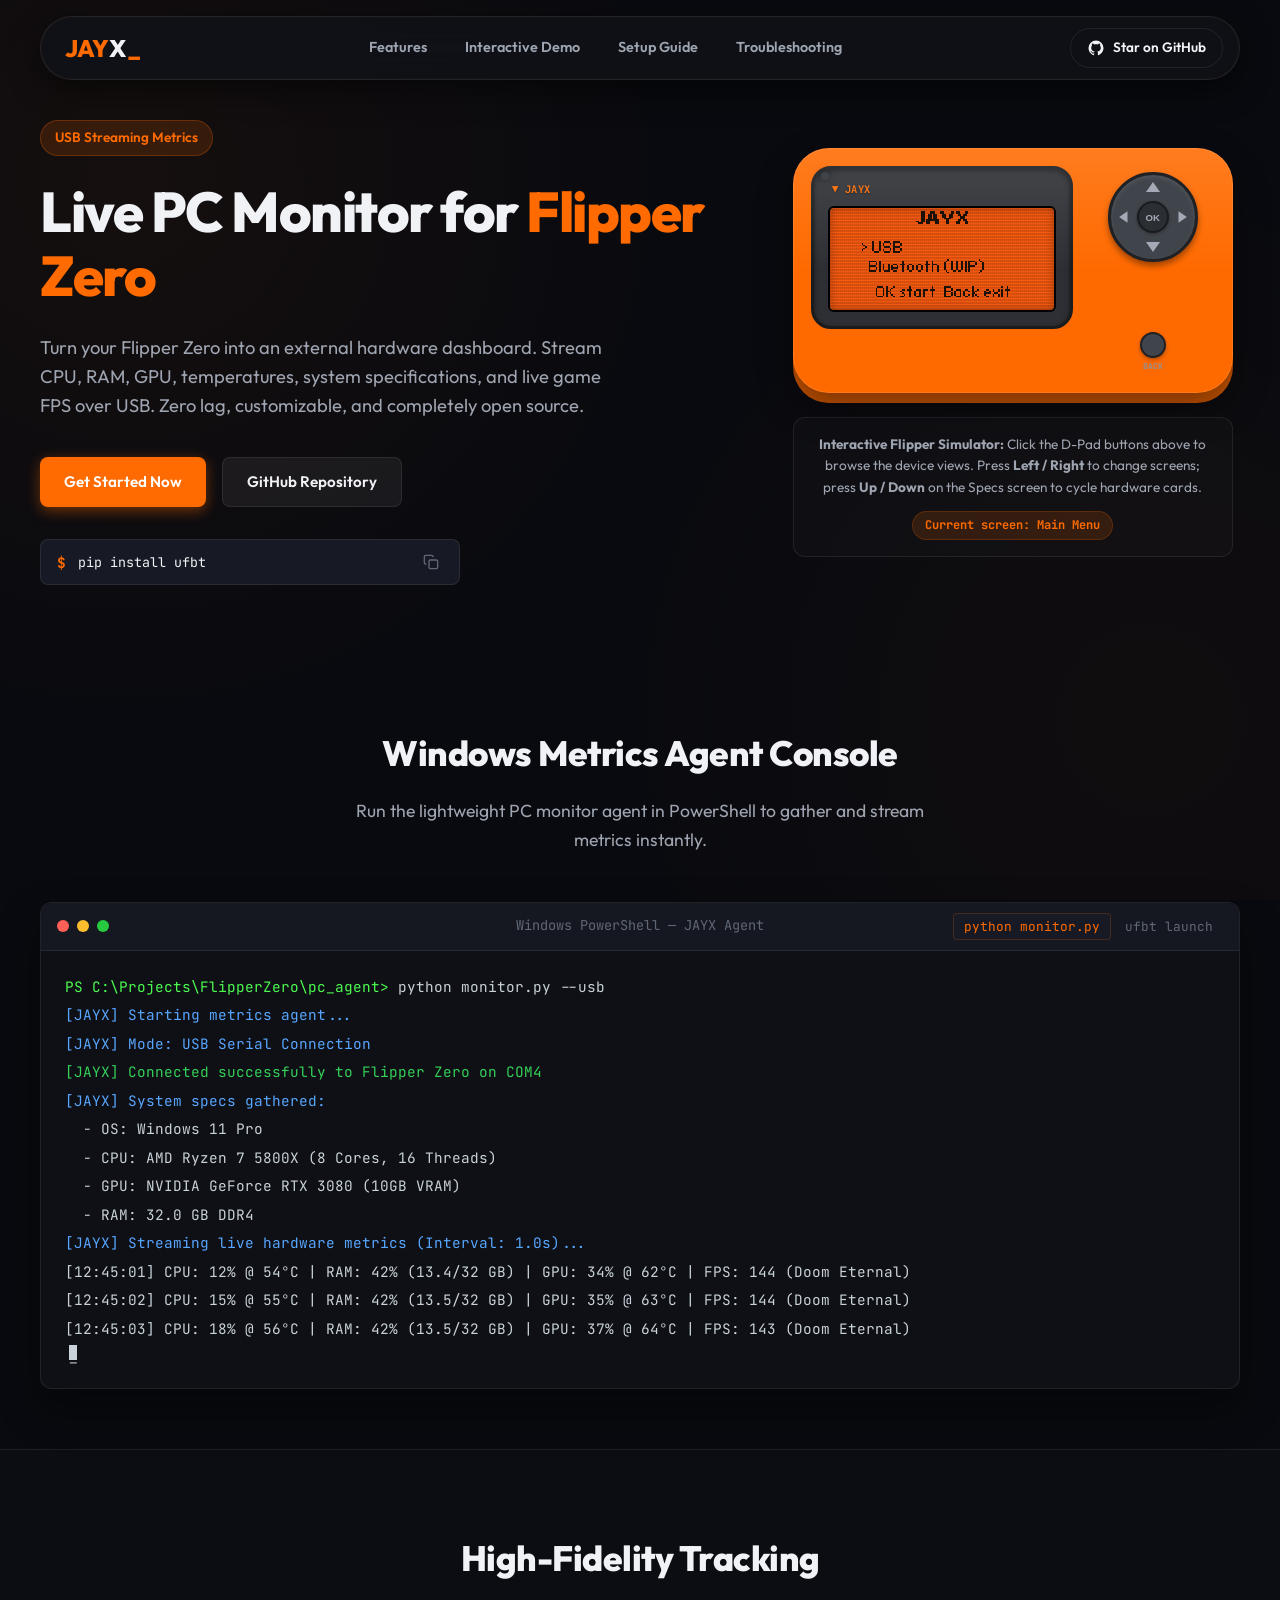
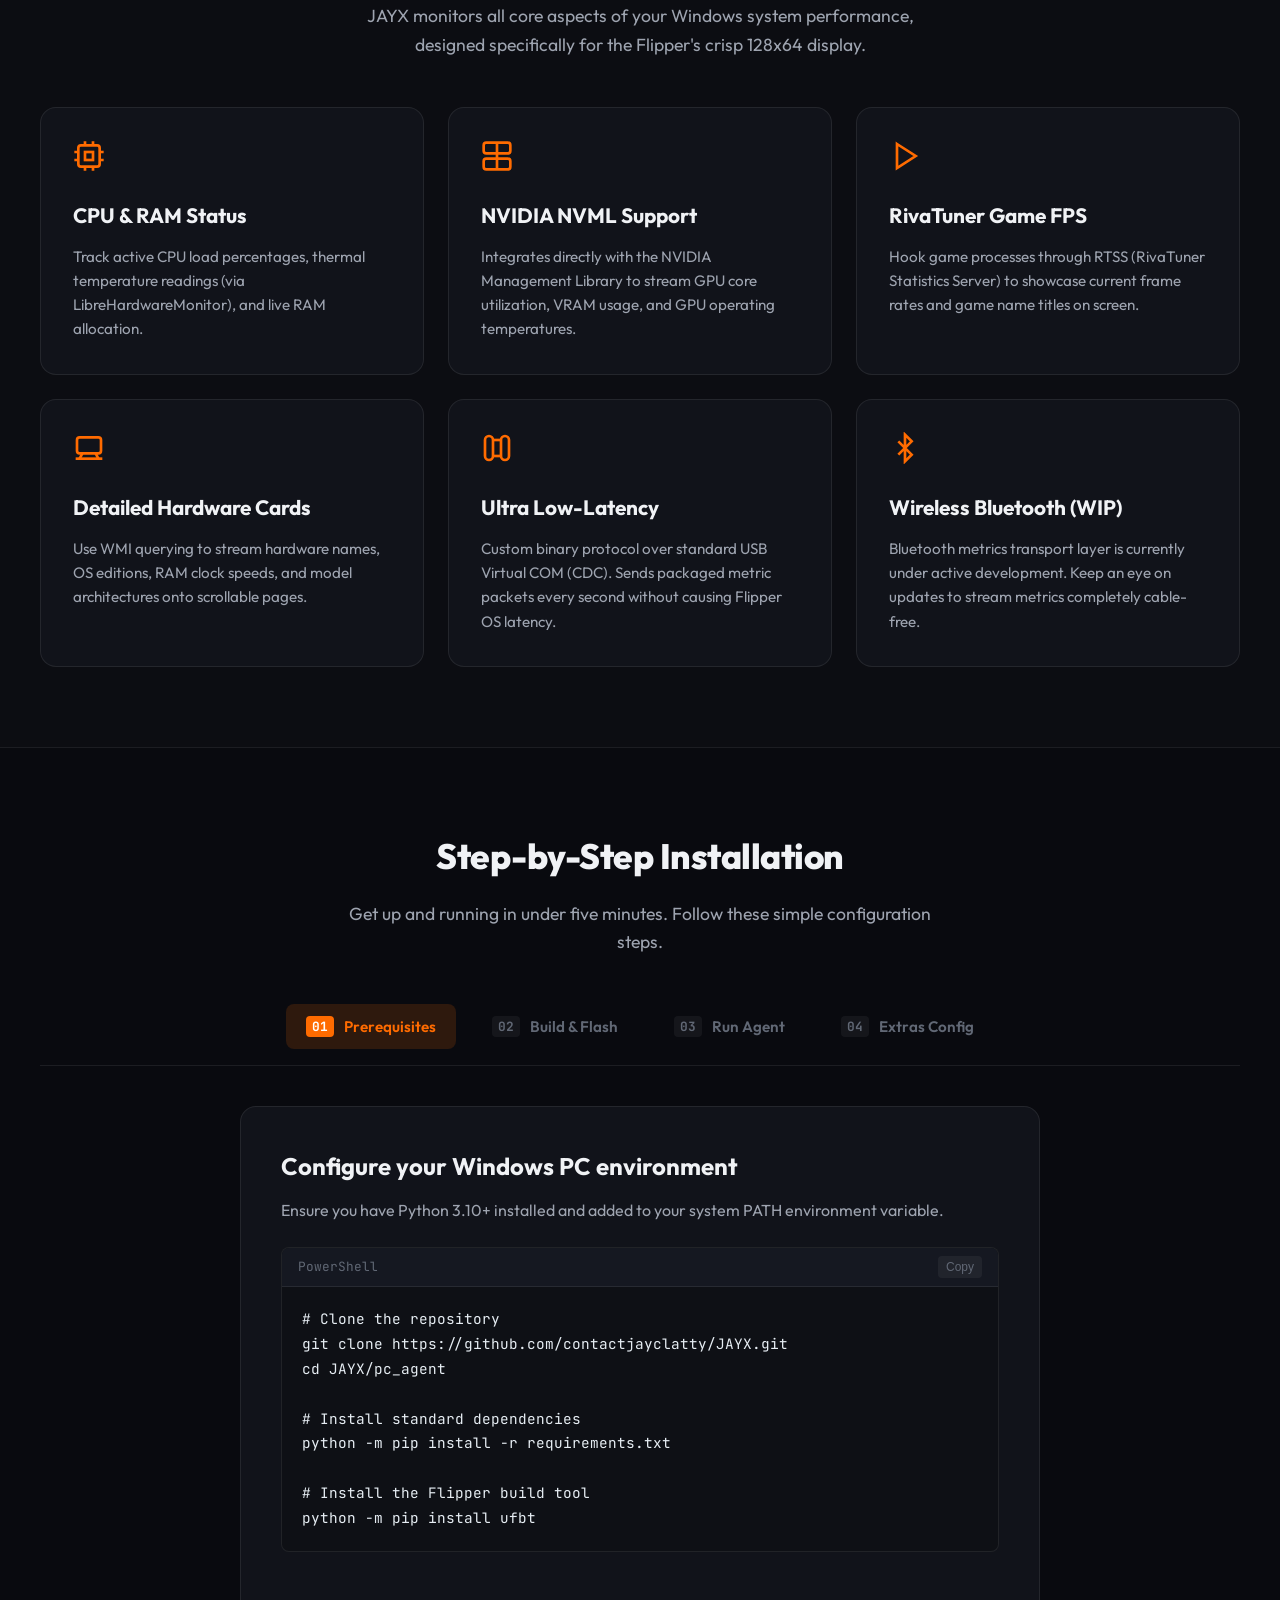
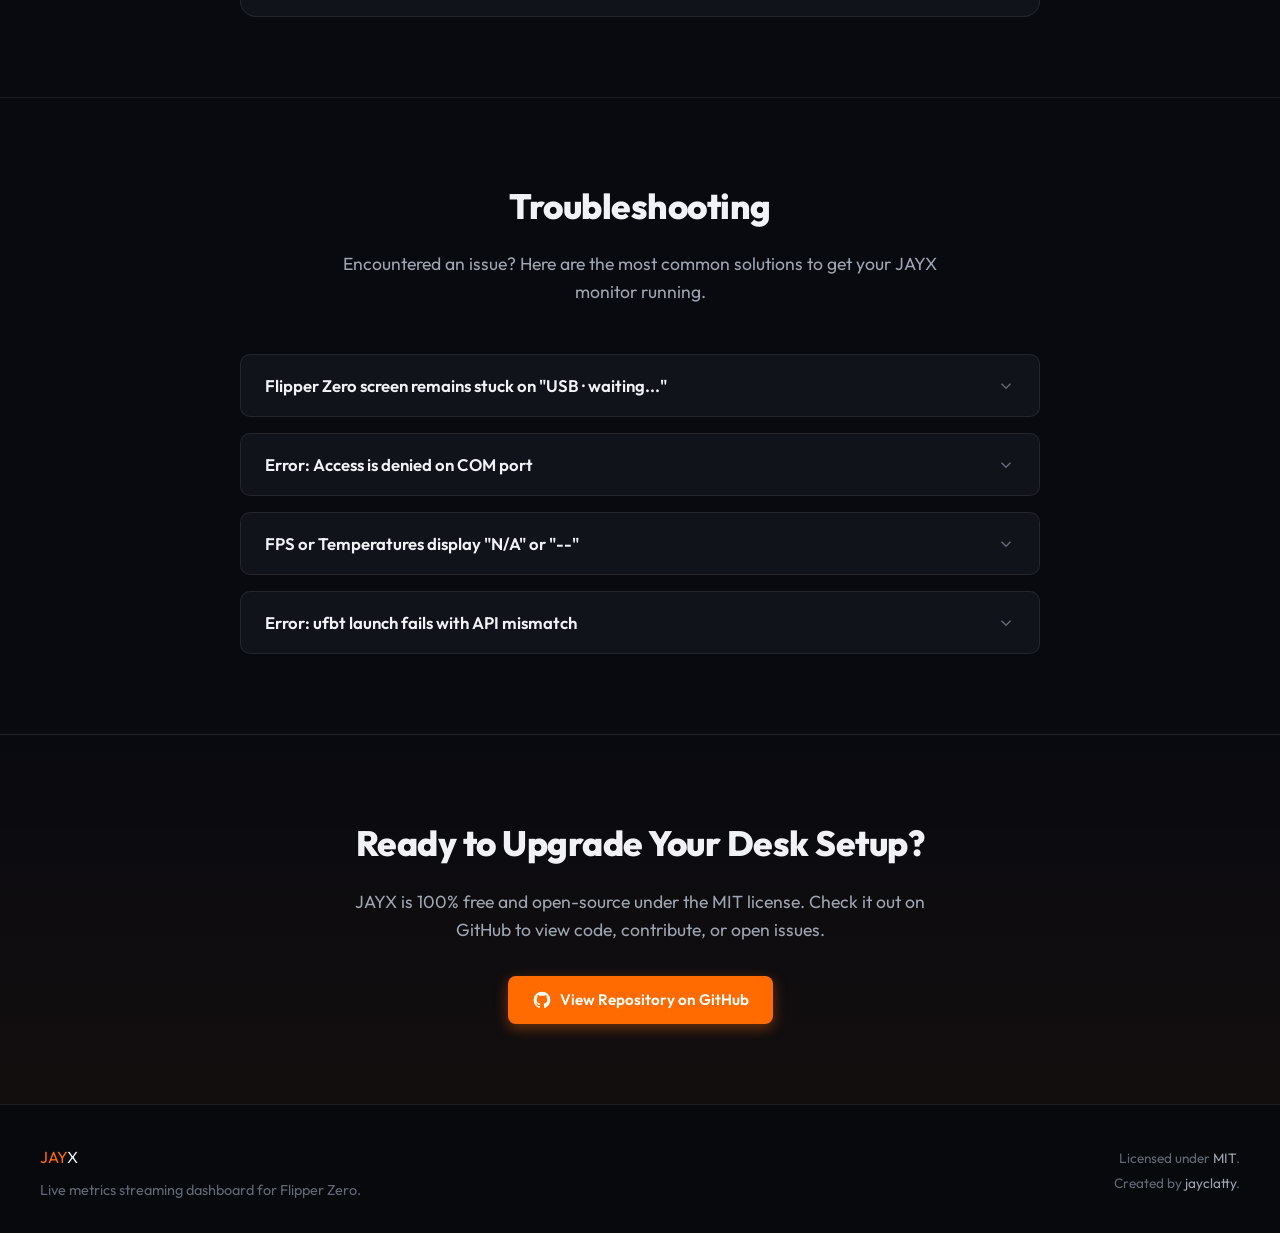
==== commit 6f7b2788: "Update navbar to cool themed floating glassmorphic container" ====
--- a/index.html
+++ b/index.html
@@ -17,7 +17,7 @@
     <header class="navbar">
         <div class="nav-container">
             <a href="#" class="nav-logo">
-                <span class="logo-accent">JAY</span><span class="logo-main">X</span>
+                <span class="logo-accent">JAY</span><span class="logo-main">X</span><span class="logo-cursor">_</span>
             </a>
             <nav class="nav-menu">
                 <a href="#features" class="nav-link">Features</a>
--- a/style.css
+++ b/style.css
@@ -108,31 +108,48 @@
 
 /* Header Navbar */
 .navbar {
-    position: sticky;
-    top: 0;
+    position: fixed;
+    top: 16px;
+    left: 50%;
+    transform: translateX(-50%);
+    width: calc(100% - 32px);
+    max-width: 1200px;
     z-index: 100;
-    background-color: rgba(9, 10, 15, 0.75);
-    backdrop-filter: blur(12px);
-    -webkit-backdrop-filter: blur(12px);
-    border-bottom: 1px solid var(--border-color);
-    height: 72px;
+    background-color: rgba(17, 19, 26, 0.75);
+    backdrop-filter: blur(16px);
+    -webkit-backdrop-filter: blur(16px);
+    border: 1px solid var(--border-color);
+    border-radius: 50px;
+    height: 64px;
+    box-shadow: 
+        0 10px 30px rgba(0, 0, 0, 0.5),
+        0 0 0 1px rgba(255, 107, 0, 0.03) inset;
+    transition: border-color var(--transition-normal), box-shadow var(--transition-normal);
+}
+
+.navbar:hover {
+    border-color: rgba(255, 107, 0, 0.25);
+    box-shadow: 
+        0 10px 30px rgba(0, 0, 0, 0.5),
+        0 0 15px rgba(255, 107, 0, 0.08);
 }
 
 .nav-container {
-    max-width: 1200px;
     height: 100%;
-    margin: 0 auto;
-    padding: 0 24px;
+    max-width: 100%;
+    padding: 0 16px 0 24px;
     display: flex;
     align-items: center;
     justify-content: space-between;
 }
 
 .nav-logo {
-    font-size: 1.8rem;
+    display: flex;
+    align-items: center;
+    font-size: 1.5rem;
     font-weight: 800;
     text-decoration: none;
-    letter-spacing: -1px;
+    letter-spacing: -0.5px;
 }
 
 .logo-accent {
@@ -143,26 +160,42 @@
     color: var(--text-primary);
 }
 
+.logo-cursor {
+    color: var(--orange-primary);
+    margin-left: 2px;
+    font-family: var(--font-mono);
+    animation: blink 1.2s step-end infinite;
+}
+
 .nav-menu {
     display: flex;
-    gap: 32px;
+    gap: 6px;
 }
 
 .nav-link {
     color: var(--text-secondary);
     text-decoration: none;
-    font-size: 0.95rem;
-    font-weight: 500;
-    transition: color var(--transition-fast);
+    font-size: 0.9rem;
+    font-weight: 600;
+    padding: 8px 16px;
+    border-radius: 20px;
+    transition: all var(--transition-fast);
 }
 
 .nav-link:hover {
     color: var(--orange-primary);
+    background-color: var(--orange-glow-light);
+}
+
+.nav-actions .btn {
+    padding: 8px 16px;
+    font-size: 0.85rem;
+    border-radius: 20px;
 }
 
 /* Hero Section */
 .hero {
-    padding: 80px 24px;
+    padding: 120px 24px 80px;
     position: relative;
 }
 
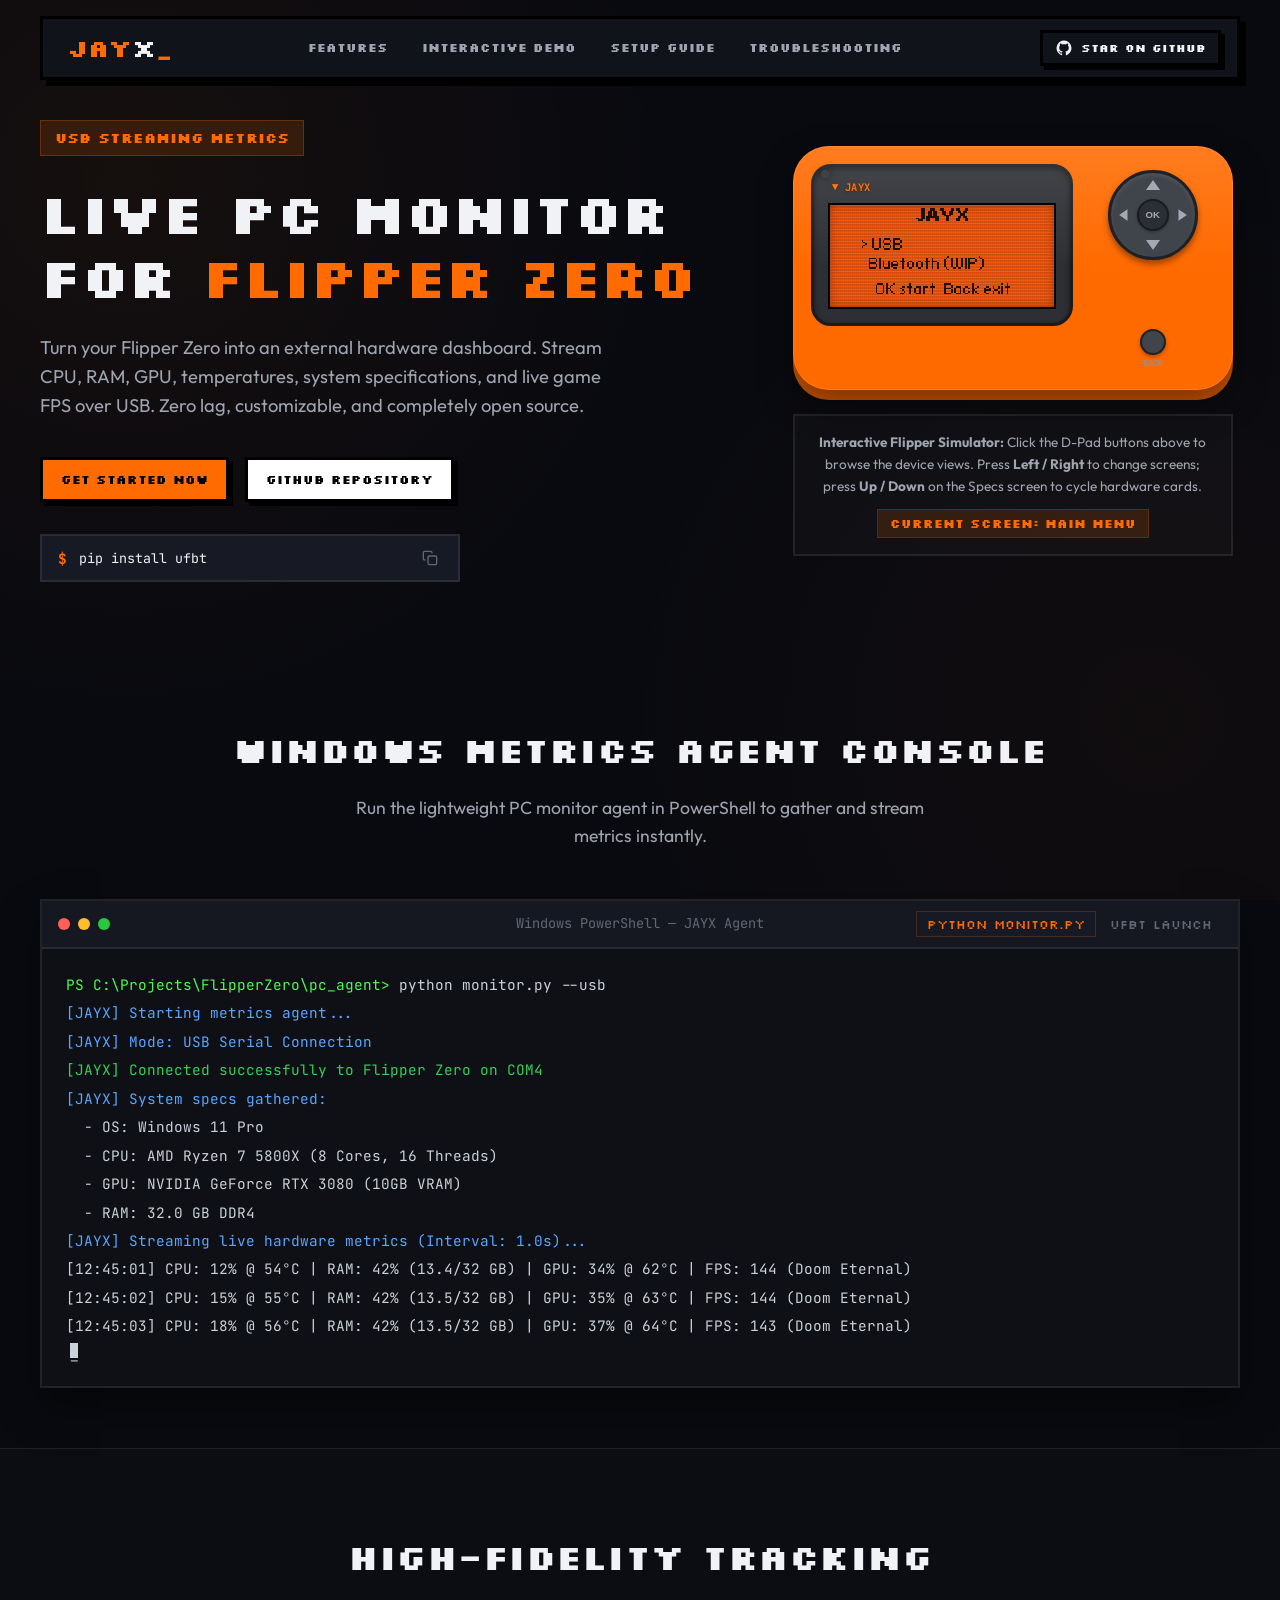
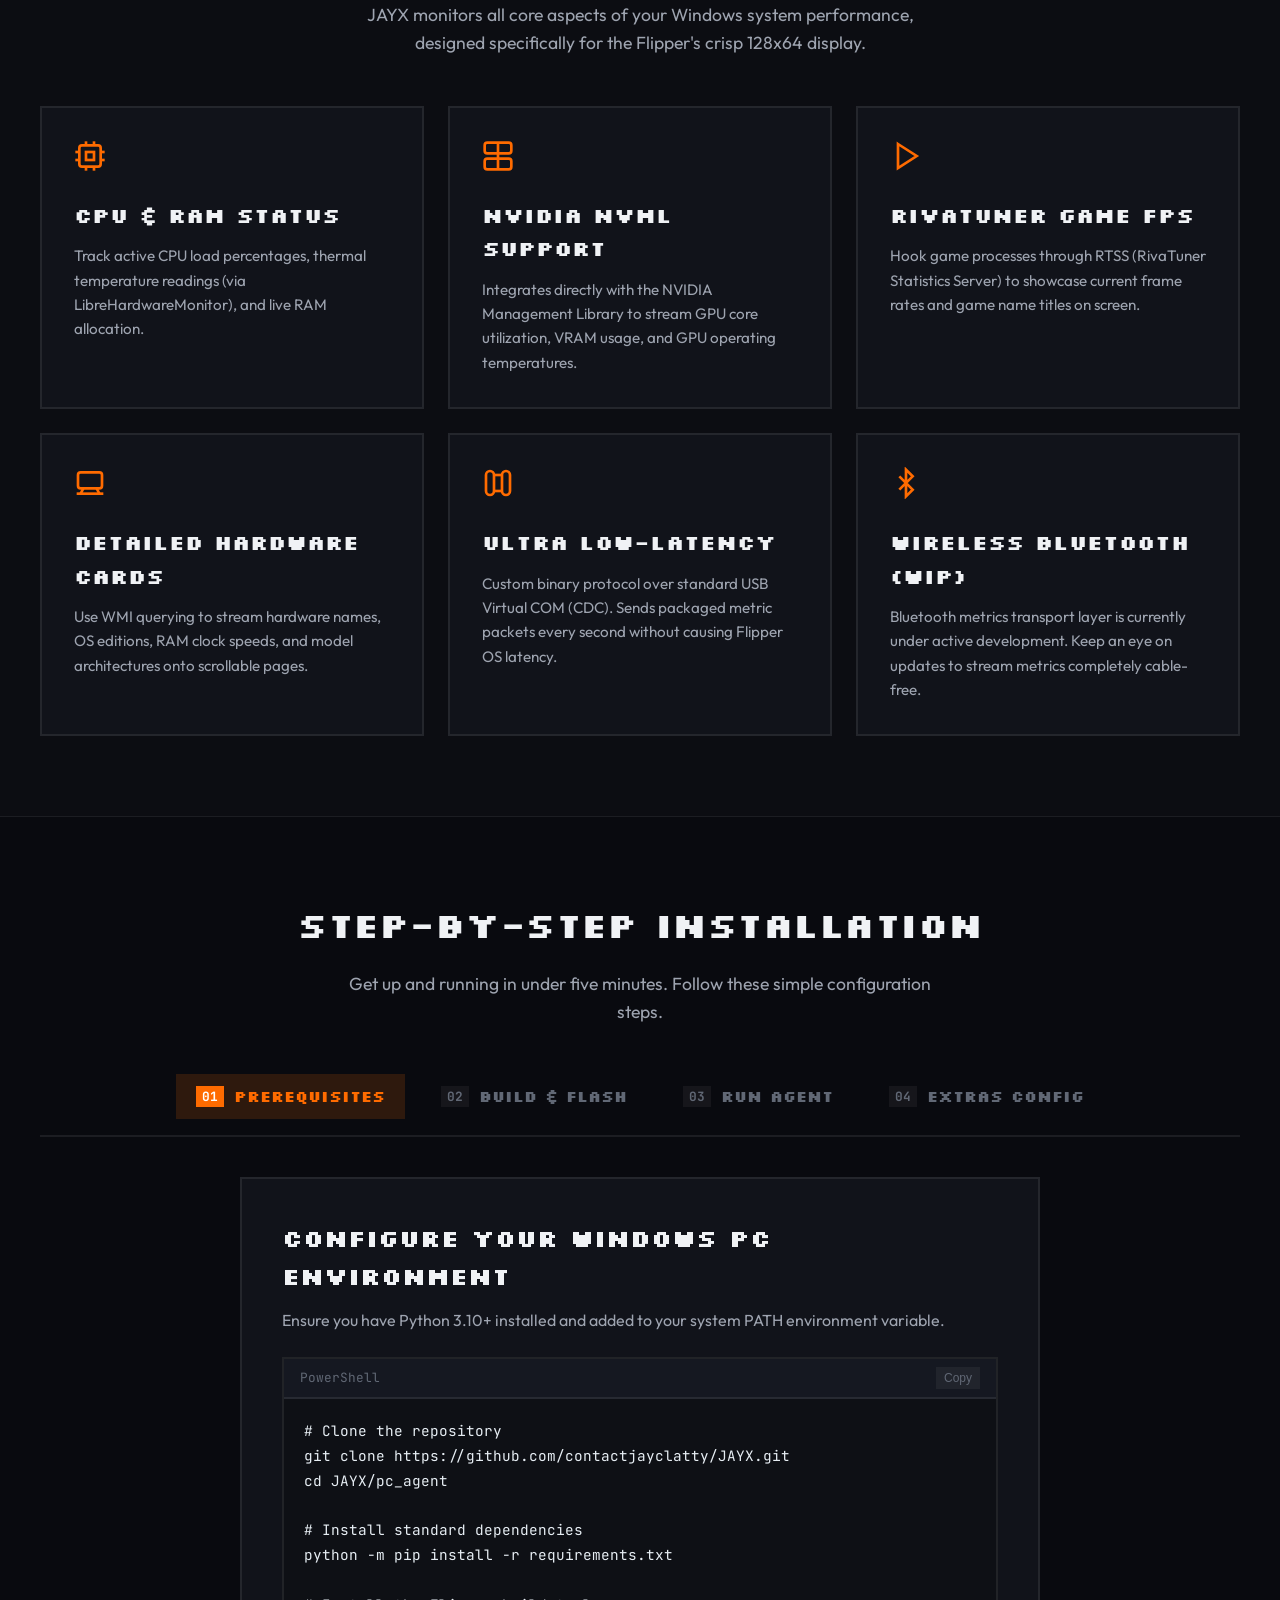
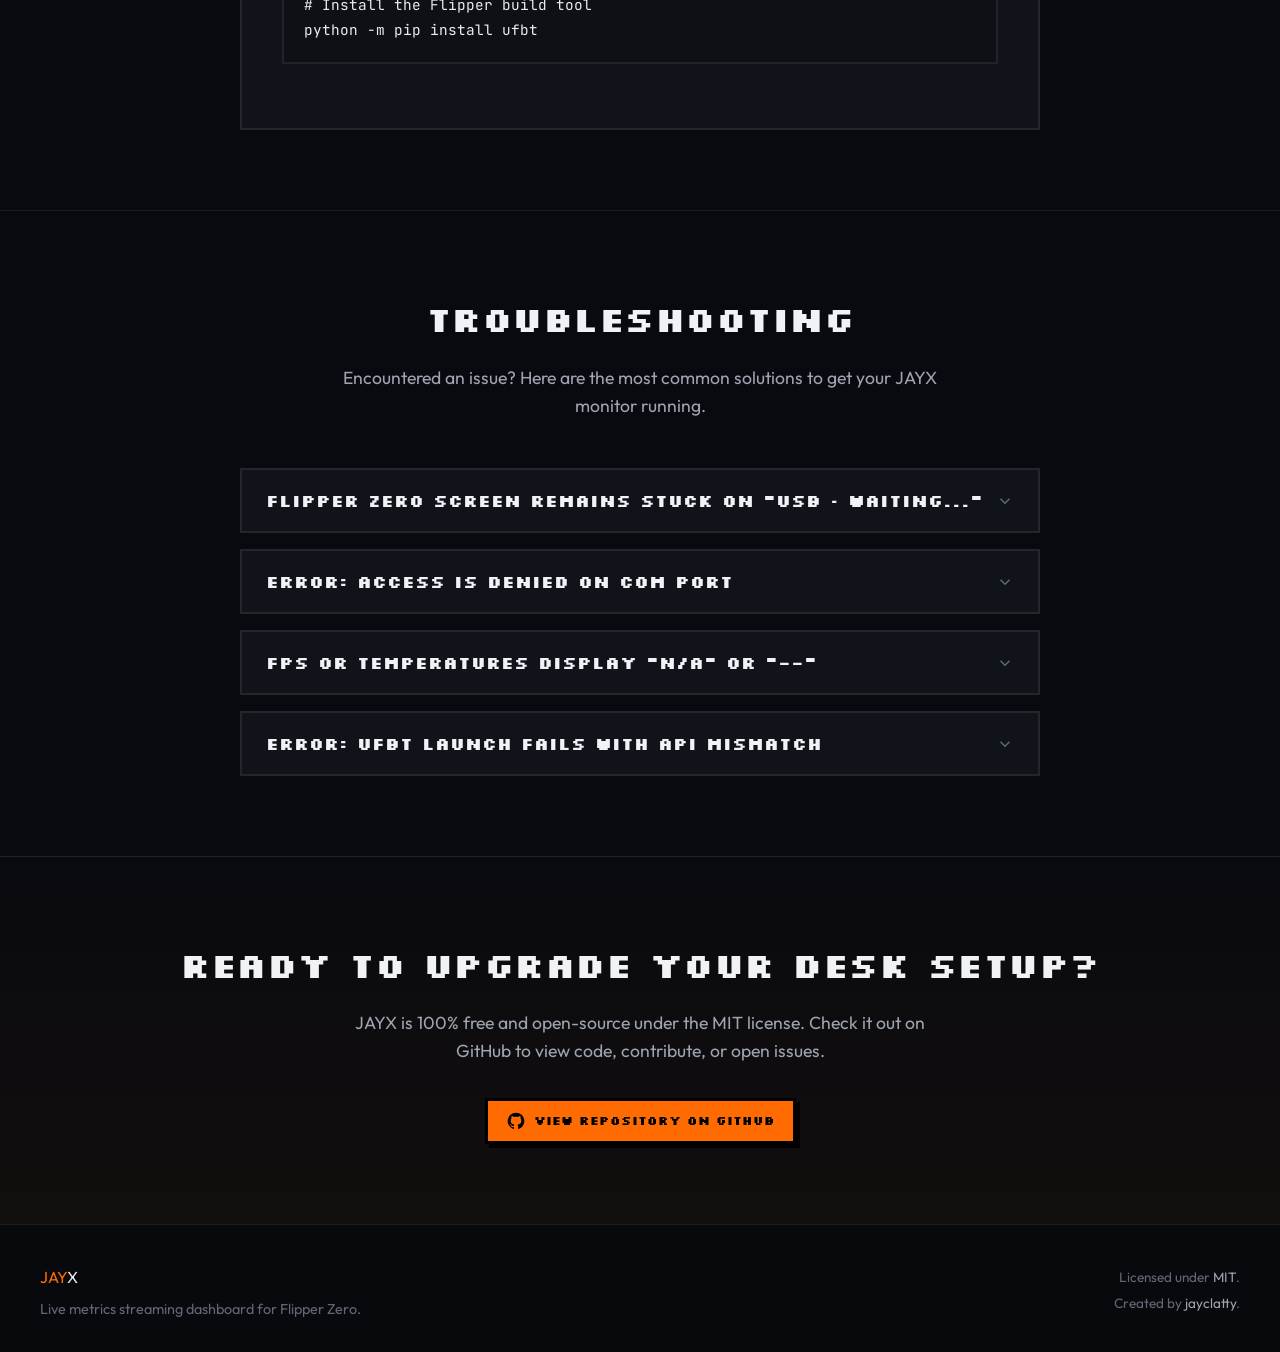
==== commit 15e14c0a: "Configure authentic Flipper Zero pixel-perfect widgets, Silkscreen typography, and outlines" ====
--- a/index.html
+++ b/index.html
@@ -8,7 +8,7 @@
     <!-- Google Fonts -->
     <link rel="preconnect" href="https://fonts.googleapis.com">
     <link rel="preconnect" href="https://fonts.gstatic.com" crossorigin>
-    <link href="https://fonts.googleapis.com/css2?family=JetBrains+Mono:wght@400;500;700&family=Outfit:wght@300;400;500;600;700;800&family=Inter:wght@300;400;500;600;700&display=swap" rel="stylesheet">
+    <link href="https://fonts.googleapis.com/css2?family=JetBrains+Mono:wght@400;500;700&family=Outfit:wght@300;400;500;600;700;800&family=Inter:wght@300;400;500;600;700&family=Silkscreen:wght@400;700&display=swap" rel="stylesheet">
     <link rel="stylesheet" href="style.css">
 </head>
 <body>
--- a/style.css
+++ b/style.css
@@ -27,6 +27,7 @@
     
     --font-sans: 'Outfit', 'Inter', -apple-system, BlinkMacSystemFont, "Segoe UI", Roboto, sans-serif;
     --font-mono: 'JetBrains Mono', 'Fira Code', monospace;
+    --font-pixel: 'Silkscreen', 'JetBrains Mono', monospace;
     --transition-fast: 0.15s ease;
     --transition-normal: 0.3s cubic-bezier(0.4, 0, 0.2, 1);
 }
@@ -46,6 +47,10 @@
     line-height: 1.6;
 }
 
+h1, h2, h3, h4, h5, h6, .btn, .navbar, .badge, .terminal-tab, .setup-tab-btn, .accordion-header, .simulator-info-pill {
+    font-family: var(--font-pixel) !important;
+}
+
 body {
     overflow-x: hidden;
     background-image: 
@@ -54,59 +59,79 @@
     background-attachment: fixed;
 }
 
-/* Buttons */
+/* Buttons - Flipper UI Retro Pixel Style */
 .btn {
     display: inline-flex;
     align-items: center;
     justify-content: center;
     gap: 8px;
-    padding: 12px 24px;
-    border-radius: 8px;
-    font-weight: 600;
-    font-size: 0.95rem;
+    padding: 10px 18px;
+    border-radius: 0px;
+    font-weight: 700;
+    font-size: 0.75rem;
     cursor: pointer;
     text-decoration: none;
-    transition: all var(--transition-fast);
+    text-transform: uppercase;
+    transition: transform 0.05s ease, box-shadow 0.05s ease;
 }
 
 .btn-primary {
     background-color: var(--orange-primary);
-    color: #fff;
-    border: none;
-    box-shadow: 0 4px 14px var(--orange-glow);
+    color: #000;
+    border: 3px solid #000;
+    box-shadow: 4px 4px 0px #000;
 }
 
 .btn-primary:hover {
     background-color: var(--orange-hover);
-    transform: translateY(-2px);
-    box-shadow: 0 6px 20px var(--orange-glow);
+    transform: translate(-1px, -1px);
+    box-shadow: 5px 5px 0px #000;
+}
+
+.btn-primary:active {
+    transform: translate(3px, 3px);
+    box-shadow: 1px 1px 0px #000;
 }
 
 .btn-secondary {
-    background-color: rgba(255, 255, 255, 0.06);
-    color: var(--text-primary);
-    border: 1px solid var(--border-color);
+    background-color: #fff;
+    color: #000;
+    border: 3px solid #000;
+    box-shadow: 4px 4px 0px #000;
 }
 
 .btn-secondary:hover {
-    background-color: rgba(255, 255, 255, 0.1);
-    border-color: rgba(255, 255, 255, 0.2);
-    transform: translateY(-2px);
+    background-color: #e0e0e0;
+    transform: translate(-1px, -1px);
+    box-shadow: 5px 5px 0px #000;
+}
+
+.btn-secondary:active {
+    transform: translate(3px, 3px);
+    box-shadow: 1px 1px 0px #000;
 }
 
 .btn-outline {
     background: transparent;
-    border: 1px solid var(--border-color);
+    border: 3px solid #000;
     color: var(--text-primary);
+    box-shadow: 4px 4px 0px #000;
 }
 
 .btn-outline:hover {
     border-color: var(--orange-primary);
     color: var(--orange-primary);
     background-color: var(--orange-glow-light);
-}
-
-/* Header Navbar */
+    transform: translate(-1px, -1px);
+    box-shadow: 5px 5px 0px #000;
+}
+
+.btn-outline:active {
+    transform: translate(3px, 3px);
+    box-shadow: 1px 1px 0px #000;
+}
+
+/* Header Navbar - Flipper OS Pixel Style */
 .navbar {
     position: fixed;
     top: 16px;
@@ -115,23 +140,17 @@
     width: calc(100% - 32px);
     max-width: 1200px;
     z-index: 100;
-    background-color: rgba(17, 19, 26, 0.75);
-    backdrop-filter: blur(16px);
-    -webkit-backdrop-filter: blur(16px);
-    border: 1px solid var(--border-color);
-    border-radius: 50px;
+    background-color: #11131a; /* solid Flipper-dark grey */
+    border: 3px solid #000;
+    border-radius: 0px;
     height: 64px;
-    box-shadow: 
-        0 10px 30px rgba(0, 0, 0, 0.5),
-        0 0 0 1px rgba(255, 107, 0, 0.03) inset;
-    transition: border-color var(--transition-normal), box-shadow var(--transition-normal);
+    box-shadow: 6px 6px 0px #000;
+    transition: transform var(--transition-fast), box-shadow var(--transition-fast);
 }
 
 .navbar:hover {
-    border-color: rgba(255, 107, 0, 0.25);
-    box-shadow: 
-        0 10px 30px rgba(0, 0, 0, 0.5),
-        0 0 15px rgba(255, 107, 0, 0.08);
+    border-color: var(--orange-primary);
+    box-shadow: 6px 6px 0px var(--orange-primary);
 }
 
 .nav-container {
@@ -175,22 +194,24 @@
 .nav-link {
     color: var(--text-secondary);
     text-decoration: none;
-    font-size: 0.9rem;
-    font-weight: 600;
-    padding: 8px 16px;
-    border-radius: 20px;
+    font-size: 0.75rem;
+    font-weight: 700;
+    padding: 6px 12px;
+    border: 2px solid transparent;
+    border-radius: 0px;
     transition: all var(--transition-fast);
 }
 
 .nav-link:hover {
-    color: var(--orange-primary);
-    background-color: var(--orange-glow-light);
+    color: #000 !important;
+    background-color: var(--orange-primary);
+    border-color: #000;
 }
 
 .nav-actions .btn {
-    padding: 8px 16px;
-    font-size: 0.85rem;
-    border-radius: 20px;
+    padding: 6px 12px;
+    font-size: 0.7rem;
+    border-radius: 0px;
 }
 
 /* Hero Section */
@@ -218,7 +239,7 @@
     background-color: var(--orange-glow-light);
     color: var(--orange-primary);
     padding: 6px 14px;
-    border-radius: 20px;
+    border-radius: 0px;
     font-size: 0.85rem;
     font-weight: 600;
     border: 1px solid rgba(255, 107, 0, 0.25);
@@ -260,9 +281,9 @@
     display: flex;
     align-items: center;
     background-color: var(--bg-input);
-    border: 1px solid var(--border-color);
+    border: 2px solid var(--border-color);
     padding: 10px 16px;
-    border-radius: 8px;
+    border-radius: 0px;
     font-family: var(--font-mono);
     font-size: 0.9rem;
     width: 100%;
@@ -406,7 +427,7 @@
 .flipper-screen {
     flex: 1;
     background-color: var(--flipper-screen-bg);
-    border-radius: 6px;
+    border-radius: 0px;
     position: relative;
     overflow: hidden;
     border: 2px solid #000;
@@ -588,9 +609,9 @@
 .simulator-instructions {
     text-align: center;
     background-color: rgba(255,255,255,0.02);
-    border: 1px solid var(--border-color);
+    border: 2px solid var(--border-color);
     padding: 16px;
-    border-radius: 12px;
+    border-radius: 0px;
     font-size: 0.85rem;
     color: var(--text-secondary);
 }
@@ -604,7 +625,7 @@
     background-color: var(--orange-glow-light);
     color: var(--orange-primary);
     padding: 4px 12px;
-    border-radius: 30px;
+    border-radius: 0px;
     font-family: var(--font-mono);
     font-size: 0.75rem;
     font-weight: bold;
@@ -643,8 +664,8 @@
 /* Terminal Mockup */
 .terminal-container {
     background-color: #0e1015;
-    border: 1px solid var(--border-color);
-    border-radius: 12px;
+    border: 2px solid var(--border-color);
+    border-radius: 0px;
     overflow: hidden;
     box-shadow: 0 20px 40px rgba(0, 0, 0, 0.4);
 }
@@ -656,7 +677,7 @@
     align-items: center;
     padding: 0 16px;
     position: relative;
-    border-bottom: 1px solid var(--border-color);
+    border-bottom: 2px solid var(--border-color);
 }
 
 .terminal-dots {
@@ -697,7 +718,7 @@
     font-family: var(--font-mono);
     font-size: 0.8rem;
     padding: 4px 10px;
-    border-radius: 4px;
+    border-radius: 0px;
     cursor: pointer;
     transition: all var(--transition-fast);
 }
@@ -769,8 +790,8 @@
 
 .feature-card {
     background-color: var(--bg-card);
-    border: 1px solid var(--border-color);
-    border-radius: 16px;
+    border: 2px solid var(--border-color);
+    border-radius: 0px;
     padding: 32px;
     transition: all var(--transition-normal);
     position: relative;
@@ -797,8 +818,8 @@
 
 .feature-card:hover {
     transform: translateY(-4px);
-    border-color: var(--border-hover);
-    box-shadow: 0 10px 30px rgba(0, 0, 0, 0.2);
+    border-color: var(--orange-primary);
+    box-shadow: 6px 6px 0px #000;
 }
 
 .feature-icon {
@@ -835,7 +856,7 @@
     justify-content: center;
     gap: 16px;
     margin-bottom: 40px;
-    border-bottom: 1px solid var(--border-color);
+    border-bottom: 2px solid var(--border-color);
     padding-bottom: 16px;
     flex-wrap: wrap;
 }
@@ -849,7 +870,7 @@
     align-items: center;
     gap: 10px;
     padding: 12px 20px;
-    border-radius: 8px;
+    border-radius: 0px;
     font-family: var(--font-sans);
     transition: all var(--transition-fast);
 }
@@ -870,7 +891,7 @@
     font-weight: bold;
     padding: 2px 6px;
     background-color: rgba(255, 255, 255, 0.05);
-    border-radius: 4px;
+    border-radius: 0px;
 }
 
 .setup-tab-btn.active .step-num {
@@ -887,8 +908,8 @@
     max-width: 800px;
     margin: 0 auto;
     background-color: var(--bg-card);
-    border: 1px solid var(--border-color);
-    border-radius: 16px;
+    border: 2px solid var(--border-color);
+    border-radius: 0px;
     padding: 40px;
     min-height: 320px;
 }
@@ -915,8 +936,8 @@
 
 .setup-code-block {
     background-color: #0e1015;
-    border: 1px solid var(--border-color);
-    border-radius: 8px;
+    border: 2px solid var(--border-color);
+    border-radius: 0px;
     overflow: hidden;
     margin-bottom: 24px;
 }
@@ -927,7 +948,7 @@
     display: flex;
     justify-content: space-between;
     align-items: center;
-    border-bottom: 1px solid var(--border-color);
+    border-bottom: 2px solid var(--border-color);
     font-family: var(--font-mono);
     font-size: 0.8rem;
     color: var(--text-muted);
@@ -937,7 +958,7 @@
     font-size: 0.75rem;
     background-color: rgba(255,255,255,0.05);
     padding: 4px 8px;
-    border-radius: 4px;
+    border-radius: 0px;
 }
 
 .setup-code-block pre {
@@ -957,7 +978,7 @@
     background-color: rgba(255, 107, 0, 0.05);
     border-left: 4px solid var(--orange-primary);
     padding: 16px 20px;
-    border-radius: 0 8px 8px 0;
+    border-radius: 0px;
     font-size: 0.9rem;
     color: var(--text-secondary);
 }
@@ -981,9 +1002,9 @@
 
 .extra-item {
     background-color: rgba(255,255,255,0.02);
-    border: 1px solid var(--border-color);
+    border: 2px solid var(--border-color);
     padding: 20px;
-    border-radius: 10px;
+    border-radius: 0px;
 }
 
 .extra-item h4 {
@@ -1022,8 +1043,8 @@
 
 .accordion-item {
     background-color: var(--bg-card);
-    border: 1px solid var(--border-color);
-    border-radius: 10px;
+    border: 2px solid var(--border-color);
+    border-radius: 0px;
     overflow: hidden;
     transition: border-color var(--transition-fast);
 }
@@ -1092,7 +1113,7 @@
 .accordion-content pre {
     background-color: #0e1015;
     padding: 12px 16px;
-    border-radius: 6px;
+    border-radius: 0px;
     font-family: var(--font-mono);
     font-size: 0.85rem;
     color: #e6edf3;
